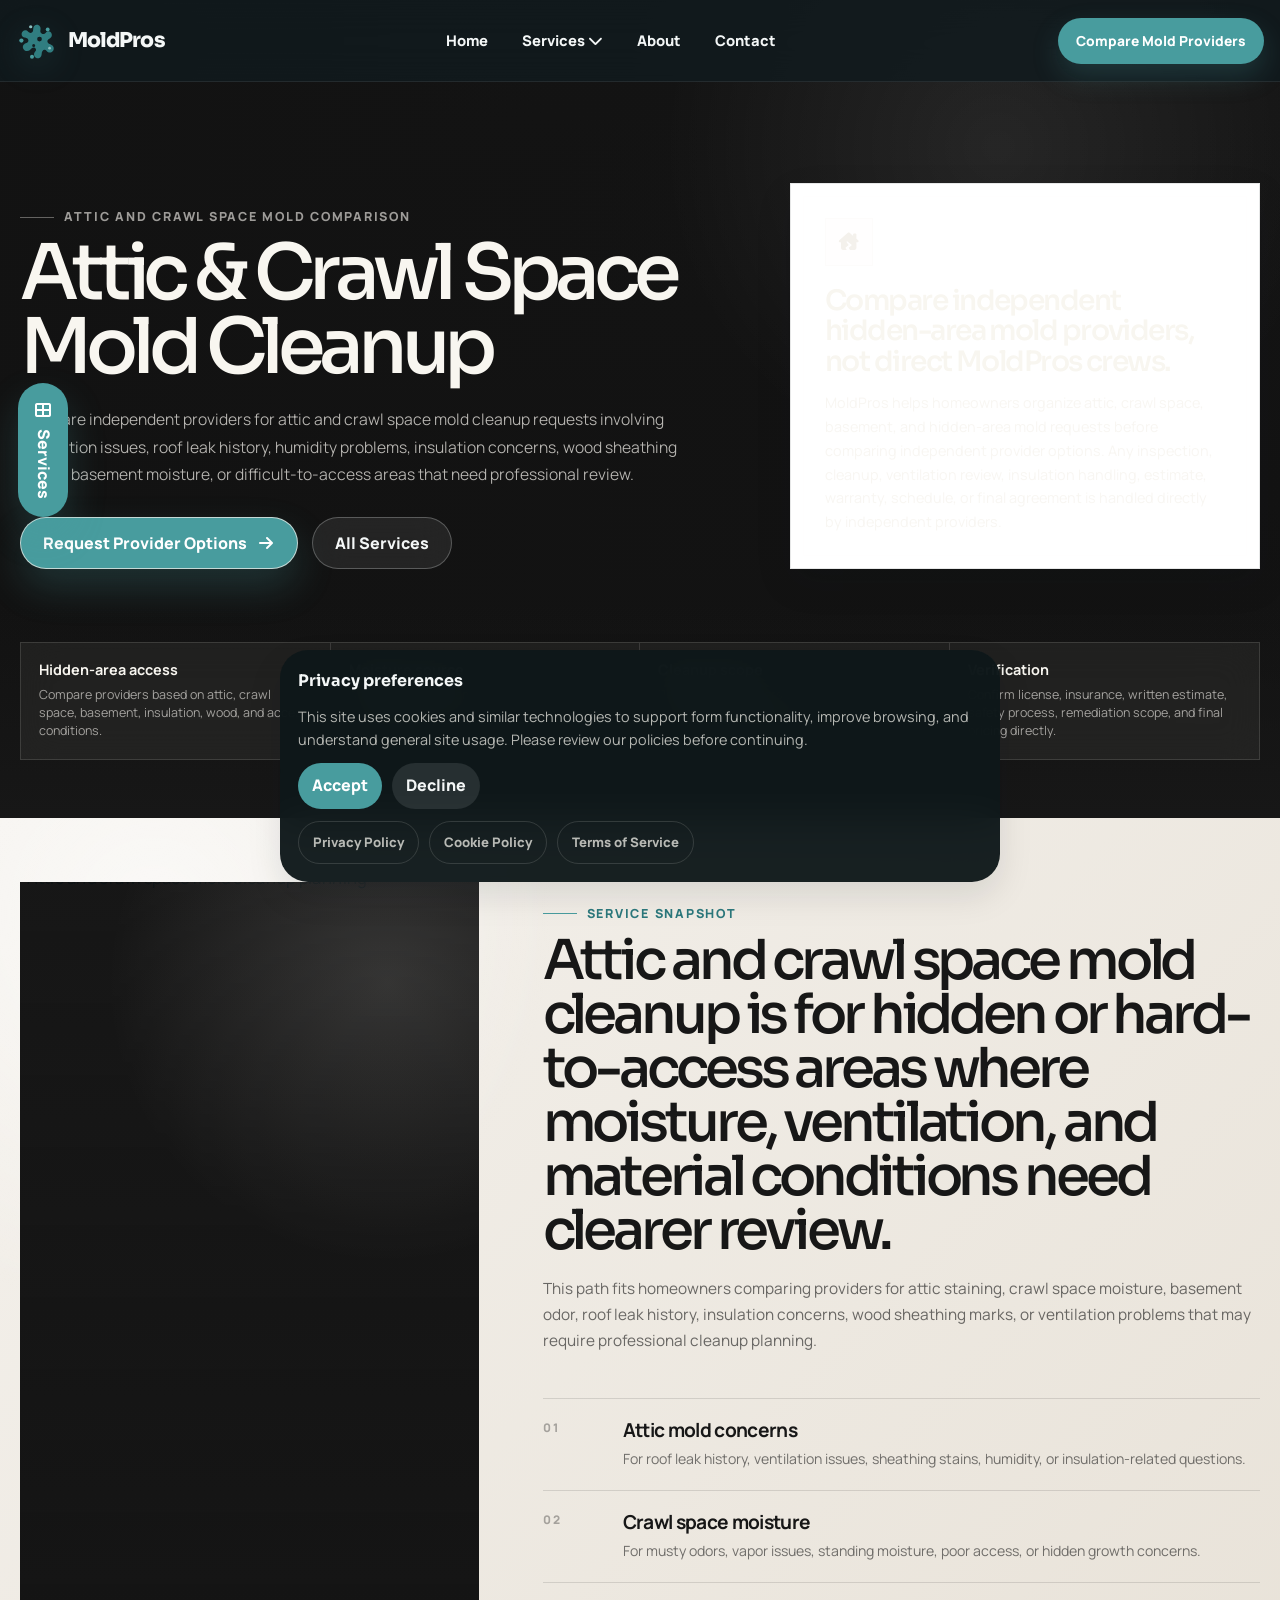
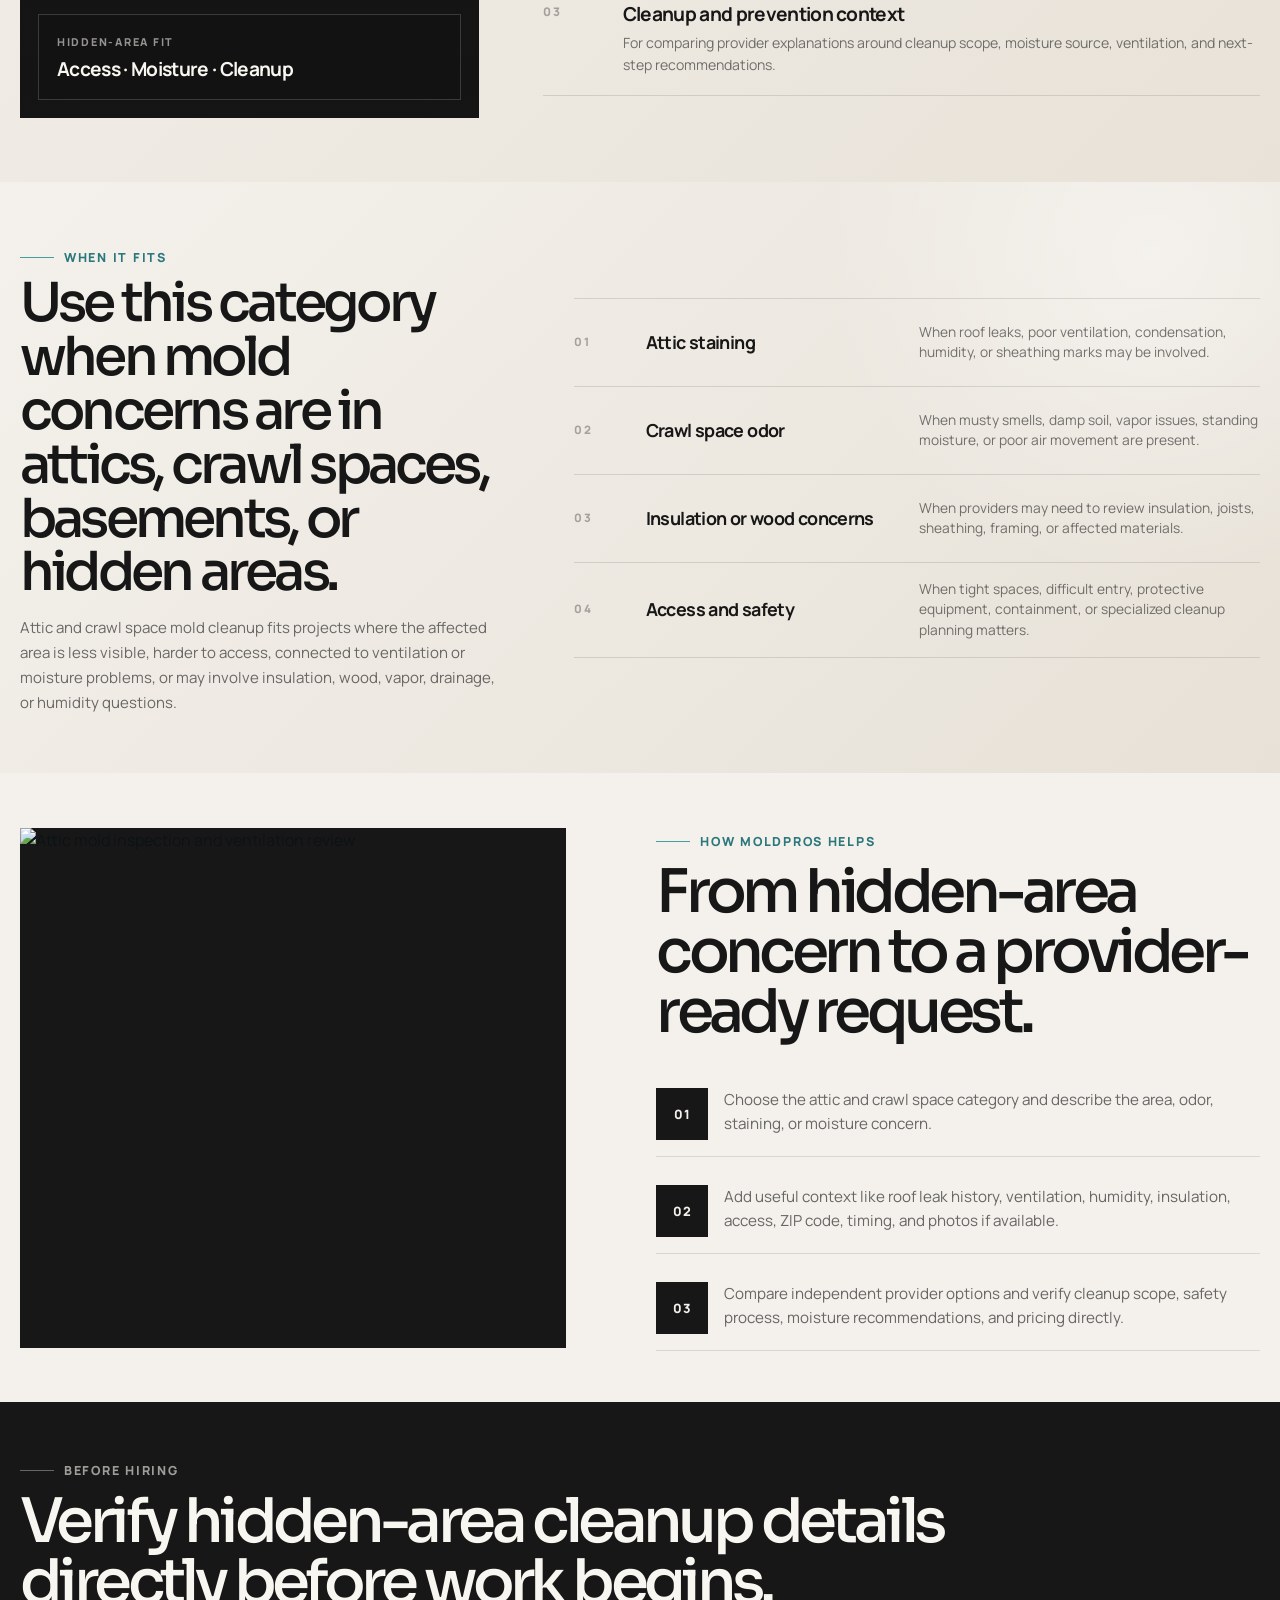
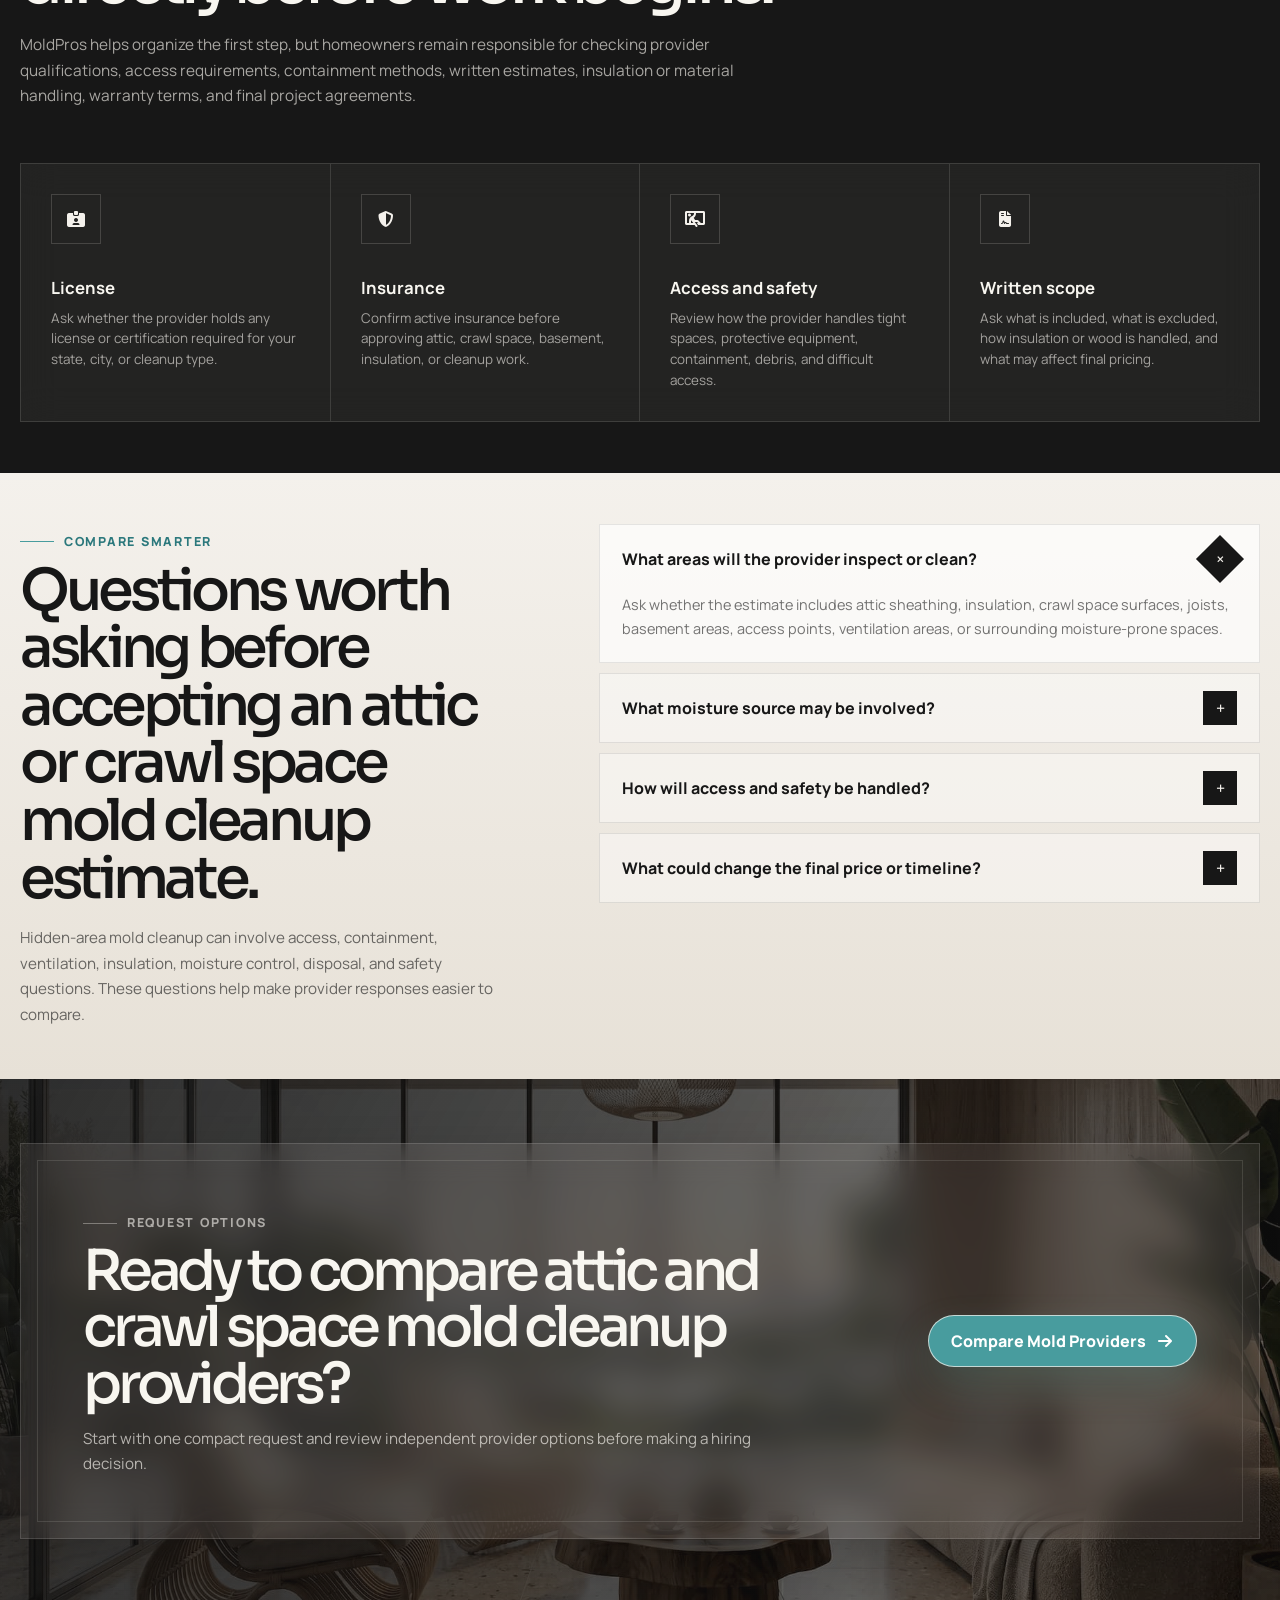
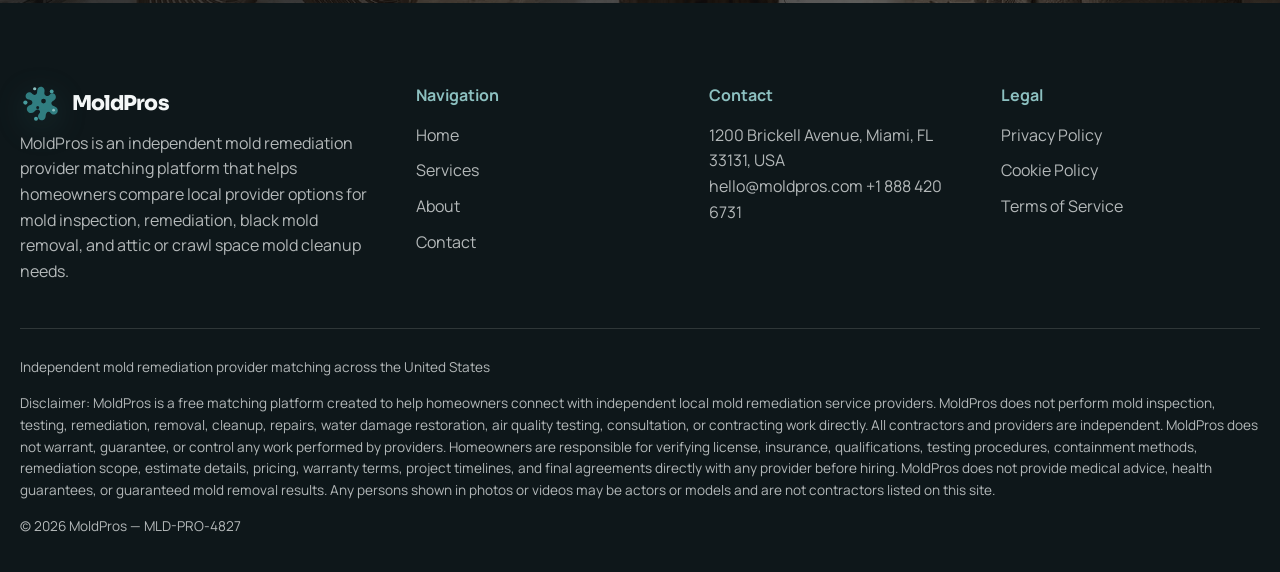
==== attic-crawl-space-mold.html @ 075dcc9c "Add MoldPros website" ====
<!DOCTYPE html>
<html lang="en" data-service-id="attic-crawl-space-mold">

<head>
    <meta charset="UTF-8">
    <meta name="viewport" content="width=device-width, initial-scale=1.0">
    <title>Attic & Crawl Space Mold Cleanup | MoldPros</title>

    <meta name="description"
        content="Compare independent providers for attic and crawl space mold cleanup with MoldPros. Explore moisture, ventilation, access, cleanup scope, and provider verification before hiring.">

    <link rel="icon" href="favicon.svg" type="image/svg+xml">

    <link
        href="https://fonts.googleapis.com/css2?family=Manrope:wght@400;500;600;700;800&family=Sora:wght@500;600;700;800&display=swap"
        rel="stylesheet">

    <link rel="stylesheet" href="https://cdnjs.cloudflare.com/ajax/libs/font-awesome/6.5.0/css/all.min.css">

    <link rel="stylesheet" href="css/style.css">
    <link rel="stylesheet" href="css/service-page.css">
</head>

<body>
    <a class="skip-link" href="#main">Skip to content</a>

    <header class="site-header">
        <div class="header-inner">
            <a class="logo logo-premium-simple logo-mold-spore" href="index.html" aria-label="MoldPros home">
                <svg class="logo-icon" viewBox="0 0 64 64" fill="none" xmlns="http://www.w3.org/2000/svg"
                    aria-hidden="true">
                    <path fill-rule="evenodd" clip-rule="evenodd"
                        d="M33.2 5.8C38.1 5.8 40.1 10.2 39.1 14.2C38.5 16.7 39.3 19.1 41.5 20.3C43.6 21.5 46.1 20.5 47.7 18.6C50.8 14.8 56.5 16.6 57.3 21.5C57.8 24.7 55.9 27.2 53.3 28.2C50.6 29.3 49.5 31.9 50.8 34.4C52.1 36.8 55.1 37.2 57.5 38.6C61.4 40.8 61.6 46.9 57.4 49.4C54.4 51.2 51.2 50.2 49.1 47.8C47 45.5 43.9 45.6 42.2 48.2C40.8 50.4 41.5 53.4 40.4 55.9C38.5 60.4 32.2 60.9 29.7 56.7C28 53.8 28.8 50.7 31 48.5C32.8 46.7 32.4 43.7 29.9 42.7C26.9 41.5 24.8 43.9 22.4 46.2C19.5 49 14.4 48.6 12.1 45.1C9.5 41.1 11.8 36.8 15.8 35.6C18.7 34.7 20.4 32.7 19.7 30.2C19 27.7 16.4 27 13.8 26.5C9.2 25.6 7.4 20 10.7 16.7C13.4 14 17.2 14.6 19.5 17.2C21.2 19.1 23.9 19.7 25.8 18.1C27.9 16.3 27.2 13.7 27.7 11.2C28.2 8.2 30.2 5.8 33.2 5.8ZM37.6 25.1A3.8 3.8 0 1 0 37.6 32.7A3.8 3.8 0 1 0 37.6 25.1ZM28.3 36.8A2.4 2.4 0 1 0 28.3 41.6A2.4 2.4 0 1 0 28.3 36.8Z"
                        fill="#307D80" />

                    <circle cx="23.5" cy="9.2" r="2.6" fill="#8CC0C0" />
                    <circle cx="50.7" cy="13.5" r="3.1" fill="#489C9E" />
                    <circle cx="8.6" cy="31.2" r="3.4" fill="#489C9E" />
                    <circle cx="53.7" cy="43.5" r="2.2" fill="#8CC0C0" />
                    <circle cx="25.6" cy="57.1" r="3.2" fill="#489C9E" />
                </svg>

                <span class="logo-text">MoldPros</span>
            </a>

            <nav class="desktop-nav" aria-label="Main navigation">
                <a href="index.html">Home</a>

                <div class="nav-dropdown">
                    <button class="nav-dropdown-toggle" type="button" aria-expanded="false">
                        Services <i class="fa-solid fa-chevron-down"></i>
                    </button>
                    <div class="services-dropdown" data-services-dropdown></div>
                </div>

                <a href="about.html">About</a>
                <a href="contact.html">Contact</a>
            </nav>

            <div class="header-actions">
                <a class="btn btn-primary" href="tel:+18884206731" data-phone>Compare Mold Providers</a>

                <button class="mobile-menu-toggle" type="button" data-menu-toggle aria-label="Open menu"
                    aria-expanded="false">
                    <i class="fa-solid fa-bars"></i>
                </button>
            </div>
        </div>
    </header>

    <div class="mobile-menu" data-mobile-menu aria-hidden="true">
        <div class="mobile-menu-inner">
            <nav class="mobile-nav" aria-label="Mobile navigation">
                <a href="index.html">Home</a>

                <button class="mobile-services-toggle" type="button" data-mobile-services-toggle aria-expanded="false">
                    Services <i class="fa-solid fa-plus"></i>
                </button>

                <div class="mobile-services-list" data-mobile-services-list></div>

                <a href="about.html">About</a>
                <a href="contact.html">Contact</a>
            </nav>

            <div class="mobile-contact">
                <a href="tel:+18884206731" data-phone-number>+1 888 420 6731</a>
                <a href="mailto:hello@moldpros.com" data-email-link data-email>hello@moldpros.com</a>
                <span data-address>1200 Brickell Avenue, Miami, FL 33131, USA</span>
            </div>
        </div>
    </div>

    <a class="sticky-service-btn" href="services.html">
        <i class="fa-solid fa-table-cells-large"></i>
        Services
    </a>

    <main id="main">

        <section class="service-hero">
            <div class="service-hero-bg">
                <img src="images/services/attic-crawl-space-mold.jpg"
                    alt="Attic and crawl space mold cleanup provider reviewing hidden moisture concerns">
            </div>

            <div class="service-hero-overlay"></div>

            <div class="container service-hero-grid">
                <div class="service-hero-copy reveal-up">
                    <span class="eyebrow">Attic and crawl space mold comparison</span>

                    <h1>Attic & Crawl Space Mold Cleanup</h1>

                    <p class="lead">
                        Compare independent providers for attic and crawl space mold cleanup requests involving
                        ventilation issues, roof leak history, humidity problems, insulation concerns, wood sheathing
                        stains, basement moisture, or difficult-to-access areas that need professional review.
                    </p>

                    <div class="service-hero-actions">
                        <a class="btn btn-primary" href="contact.html?service=attic-crawl-space-mold">
                            Request Provider Options
                            <i class="fa-solid fa-arrow-right"></i>
                        </a>

                        <a class="btn btn-ghost" href="services.html">
                            All Services
                        </a>
                    </div>
                </div>

                <div class="service-hero-card premium-card reveal-up">
                    <i class="fa-solid fa-house-chimney-crack"></i>
                    <h2>Compare independent hidden-area mold providers, not direct MoldPros crews.</h2>
                    <p>
                        MoldPros helps homeowners organize attic, crawl space, basement, and hidden-area mold requests
                        before comparing independent provider options. Any inspection, cleanup, ventilation review,
                        insulation handling, estimate, warranty, schedule, or final agreement is handled directly by
                        independent providers.
                    </p>
                </div>

                <div class="service-hero-rail reveal-up" aria-label="Attic and crawl space mold comparison highlights">
                    <div class="rail-item">
                        <strong>Hidden-area access</strong>
                        <span>Compare providers based on attic, crawl space, basement, insulation, wood, and access
                            conditions.</span>
                    </div>

                    <div class="rail-item">
                        <strong>Moisture source</strong>
                        <span>Ask about ventilation, roof leak history, humidity, vapor issues, plumbing leaks, or
                            drainage concerns.</span>
                    </div>

                    <div class="rail-item">
                        <strong>Cleanup scope</strong>
                        <span>Review how providers explain affected materials, cleaning methods, containment, disposal,
                            and exclusions.</span>
                    </div>

                    <div class="rail-item">
                        <strong>Verification</strong>
                        <span>Confirm license, insurance, written estimate, safety process, remediation scope, and final
                            pricing directly.</span>
                    </div>
                </div>
            </div>
        </section>

        <section class="service-snapshot service-snapshot--custom section">
            <div class="container service-snapshot-editorial">
                <div class="service-snapshot-media reveal-up">
                    <img src="images/service-pages/attic-crawl-space-mold-snapshot.jpg"
                        alt="Attic and crawl space mold cleanup planning">

                    <div class="snapshot-media-badge">
                        <span>Hidden-area fit</span>
                        <strong>Access · Moisture · Cleanup</strong>
                    </div>
                </div>

                <div class="service-snapshot-content reveal-up">
                    <span class="eyebrow">Service snapshot</span>

                    <h2>
                        Attic and crawl space mold cleanup is for hidden or hard-to-access areas where moisture,
                        ventilation, and material conditions need clearer review.
                    </h2>

                    <p>
                        This path fits homeowners comparing providers for attic staining, crawl space moisture,
                        basement odor, roof leak history, insulation concerns, wood sheathing marks, or ventilation
                        problems that may require professional cleanup planning.
                    </p>

                    <div class="snapshot-line-list">
                        <article>
                            <span>01</span>
                            <div>
                                <strong>Attic mold concerns</strong>
                                <p>For roof leak history, ventilation issues, sheathing stains, humidity, or
                                    insulation-related questions.</p>
                            </div>
                        </article>

                        <article>
                            <span>02</span>
                            <div>
                                <strong>Crawl space moisture</strong>
                                <p>For musty odors, vapor issues, standing moisture, poor access, or hidden growth
                                    concerns.</p>
                            </div>
                        </article>

                        <article>
                            <span>03</span>
                            <div>
                                <strong>Cleanup and prevention context</strong>
                                <p>For comparing provider explanations around cleanup scope, moisture source,
                                    ventilation, and next-step recommendations.</p>
                            </div>
                        </article>
                    </div>
                </div>
            </div>
        </section>

        <section class="service-fit service-fit--compact section">
            <div class="container service-fit-compact-grid">
                <div class="service-fit-compact-copy reveal-up">
                    <span class="eyebrow">When it fits</span>

                    <h2>Use this category when mold concerns are in attics, crawl spaces, basements, or hidden areas.
                    </h2>

                    <p>
                        Attic and crawl space mold cleanup fits projects where the affected area is less visible,
                        harder to access, connected to ventilation or moisture problems, or may involve insulation,
                        wood, vapor, drainage, or humidity questions.
                    </p>
                </div>

                <div class="service-fit-compact-list reveal-up">
                    <article>
                        <span>01</span>
                        <strong>Attic staining</strong>
                        <p>When roof leaks, poor ventilation, condensation, humidity, or sheathing marks may be
                            involved.</p>
                    </article>

                    <article>
                        <span>02</span>
                        <strong>Crawl space odor</strong>
                        <p>When musty smells, damp soil, vapor issues, standing moisture, or poor air movement are
                            present.</p>
                    </article>

                    <article>
                        <span>03</span>
                        <strong>Insulation or wood concerns</strong>
                        <p>When providers may need to review insulation, joists, sheathing, framing, or affected
                            materials.</p>
                    </article>

                    <article>
                        <span>04</span>
                        <strong>Access and safety</strong>
                        <p>When tight spaces, difficult entry, protective equipment, containment, or specialized cleanup
                            planning matters.</p>
                    </article>
                </div>
            </div>
        </section>

        <section class="service-split section">
            <div class="container service-split-grid">
                <div class="service-split-image reveal-up">
                    <img src="images/home/slider-attic-mold.jpg" alt="Attic mold inspection and ventilation review">
                </div>

                <div class="service-split-copy reveal-up">
                    <span class="eyebrow">How MoldPros helps</span>
                    <h2>From hidden-area concern to a provider-ready request.</h2>

                    <div class="split-steps">
                        <div>
                            <strong>01</strong>
                            <p>Choose the attic and crawl space category and describe the area, odor, staining, or
                                moisture concern.</p>
                        </div>

                        <div>
                            <strong>02</strong>
                            <p>Add useful context like roof leak history, ventilation, humidity, insulation, access, ZIP
                                code, timing, and photos if available.</p>
                        </div>

                        <div>
                            <strong>03</strong>
                            <p>Compare independent provider options and verify cleanup scope, safety process, moisture
                                recommendations, and pricing directly.</p>
                        </div>
                    </div>
                </div>
            </div>
        </section>

        <section class="service-verify section">
            <div class="container service-verify-shell">
                <div class="service-verify-head reveal-up">
                    <span class="eyebrow">Before hiring</span>
                    <h2>Verify hidden-area cleanup details directly before work begins.</h2>
                    <p>
                        MoldPros helps organize the first step, but homeowners remain responsible for checking
                        provider qualifications, access requirements, containment methods, written estimates,
                        insulation or material handling, warranty terms, and final project agreements.
                    </p>
                </div>

                <div class="service-verify-grid reveal-up">
                    <article>
                        <i class="fa-solid fa-id-card-clip"></i>
                        <strong>License</strong>
                        <p>Ask whether the provider holds any license or certification required for your state, city, or
                            cleanup type.</p>
                    </article>

                    <article>
                        <i class="fa-solid fa-shield-halved"></i>
                        <strong>Insurance</strong>
                        <p>Confirm active insurance before approving attic, crawl space, basement, insulation, or
                            cleanup work.</p>
                    </article>

                    <article>
                        <i class="fa-solid fa-person-through-window"></i>
                        <strong>Access and safety</strong>
                        <p>Review how the provider handles tight spaces, protective equipment, containment, debris, and
                            difficult access.</p>
                    </article>

                    <article>
                        <i class="fa-solid fa-file-contract"></i>
                        <strong>Written scope</strong>
                        <p>Ask what is included, what is excluded, how insulation or wood is handled, and what may
                            affect final pricing.</p>
                    </article>
                </div>
            </div>
        </section>

        <section class="service-questions section">
            <div class="container service-questions-grid">
                <div class="service-questions-copy reveal-up">
                    <span class="eyebrow">Compare smarter</span>
                    <h2>Questions worth asking before accepting an attic or crawl space mold cleanup estimate.</h2>
                    <p>
                        Hidden-area mold cleanup can involve access, containment, ventilation, insulation, moisture
                        control, disposal, and safety questions. These questions help make provider responses easier
                        to compare.
                    </p>
                </div>

                <div class="service-question-list reveal-up">
                    <details open>
                        <summary>What areas will the provider inspect or clean?</summary>
                        <p>
                            Ask whether the estimate includes attic sheathing, insulation, crawl space surfaces,
                            joists, basement areas, access points, ventilation areas, or surrounding moisture-prone
                            spaces.
                        </p>
                    </details>

                    <details>
                        <summary>What moisture source may be involved?</summary>
                        <p>
                            Ask whether roof leaks, condensation, humidity, ventilation, drainage, vapor barriers,
                            plumbing leaks, or standing water may be contributing to the issue.
                        </p>
                    </details>

                    <details>
                        <summary>How will access and safety be handled?</summary>
                        <p>
                            Confirm how the provider enters tight spaces, protects surrounding rooms, handles debris,
                            uses protective equipment, and manages containment or cleanup boundaries.
                        </p>
                    </details>

                    <details>
                        <summary>What could change the final price or timeline?</summary>
                        <p>
                            Confirm how difficult access, extra insulation handling, larger affected areas, hidden
                            moisture, additional disposal, emergency timing, or expanded scope would be priced and
                            approved.
                        </p>
                    </details>
                </div>
            </div>
        </section>

        <section class="service-cta section">
            <div class="container">
                <div class="service-cta-card reveal-up">
                    <div>
                        <span class="eyebrow">Request options</span>
                        <h2>Ready to compare attic and crawl space mold cleanup providers?</h2>
                        <p>
                            Start with one compact request and review independent provider options before making
                            a hiring decision.
                        </p>
                    </div>

                    <a class="btn btn-primary" href="contact.html?service=attic-crawl-space-mold">
                        Compare Mold Providers
                        <i class="fa-solid fa-arrow-right"></i>
                    </a>
                </div>
            </div>
        </section>
    </main>

    <footer class="site-footer"></footer>

    <script type="application/ld+json">
    {
        "@context": "https://schema.org",
        "@type": "FAQPage",
        "mainEntity": [
            {
                "@type": "Question",
                "name": "Is MoldPros an attic or crawl space mold cleanup company?",
                "acceptedAnswer": {
                    "@type": "Answer",
                    "text": "No. MoldPros is an independent matching platform. We do not perform mold inspection, testing, remediation, cleanup, removal, restoration, insulation work, consultation, or contracting work directly."
                }
            },
            {
                "@type": "Question",
                "name": "What should I include in an attic or crawl space mold request?",
                "acceptedAnswer": {
                    "@type": "Answer",
                    "text": "Helpful details include the affected area, musty odor, visible staining, roof leak history, ventilation concerns, crawl space moisture, insulation concerns, property type, ZIP code, timing, and access details."
                }
            },
            {
                "@type": "Question",
                "name": "What affects attic or crawl space mold cleanup pricing?",
                "acceptedAnswer": {
                    "@type": "Answer",
                    "text": "Pricing may depend on access difficulty, affected area size, insulation handling, wood or sheathing condition, containment needs, moisture source, disposal, ventilation issues, emergency timing, and provider scope."
                }
            },
            {
                "@type": "Question",
                "name": "What should I verify before hiring a hidden-area mold cleanup provider?",
                "acceptedAnswer": {
                    "@type": "Answer",
                    "text": "Confirm license or certification where applicable, insurance, written estimate, access requirements, cleanup scope, containment method, insulation or material handling, exclusions, warranty terms, timeline, payment terms, and final pricing directly with the provider."
                }
            }
        ]
    }
    </script>

    <script src="js/config.js"></script>
    <script src="js/services-data.js"></script>
    <script src="js/main.js"></script>
    <script src="js/service-page.js"></script>
</body>

</html>
---- css/style.css ----
@import url("home.css");
@import url("services.css");
@import url("about.css");
@import url("contact.css");
@import url("service-page.css");
@import url("legal.css");




:root {
    /* =========================
       MoldPros core palette
    ========================= */
    --color-bg: #F4F4F4;
    --color-bg-soft: #E8E9EB;

    --color-dark: #111B1E;
    --color-dark-2: #0E171A;

    --color-accent: #489C9E;
    --color-accent-dark: #307D80;

    --color-line: rgba(16, 23, 25, 0.12);
    --color-white: #F4F7F7;
    --color-muted: #657174;

    --color-bg-deep: #0E171A;
    --color-bg-dark: #111B1E;
    --color-bg-header: #151F22;
    --color-bg-hero: #192527;
    --color-bg-hero-soft: #273233;

    --color-bg-light: #F4F4F4;
    --color-bg-light-cool: #E8E9EB;
    --color-bg-card: #FFFFFF;
    --color-bg-aqua-soft: #DDEBEB;

    --color-text: #101719;
    --color-text-soft: #2B3436;
    --color-text-muted: #657174;
    --color-text-light: #F4F7F7;
    --color-text-light-muted: #B9C5C7;

    --color-accent-hover: #3D9496;
    --color-accent-strong: #307D80;
    --color-accent-deep: #2B787C;
    --color-accent-light: #8CC0C0;
    --color-accent-soft: #DDEBEB;

    --color-border-dark: rgba(244, 247, 247, 0.12);
    --color-border-light: rgba(16, 23, 25, 0.12);
    --color-border-aqua: rgba(72, 156, 158, 0.32);

    --shadow-soft: 0 18px 50px rgba(14, 23, 26, 0.14);
    --shadow-card: 0 14px 34px rgba(14, 23, 26, 0.10);
    --shadow-aqua: 0 18px 38px rgba(72, 156, 158, 0.24);

    --font-main: "Manrope", system-ui, sans-serif;
    --font-display: "Sora", system-ui, sans-serif;

    --container: 1440px;
    --header-height: 82px;

    --radius-sm: 10px;
    --radius-md: 16px;
    --radius-lg: 24px;
    --radius-xl: 32px;

    --transition: 0.35s ease;
}


*,
*::before,
*::after {
    box-sizing: border-box;
}

html {
    scroll-behavior: smooth;
    overflow-x: hidden;
    scroll-padding-top: calc(var(--header-height) + 12px);
}

body {
    margin: 0;
    min-width: 320px;
    overflow-x: hidden;
    background:
        radial-gradient(circle at 15% 5%, rgba(255, 255, 255, 0.35), transparent 28%),
        linear-gradient(135deg, var(--color-bg), var(--color-bg-soft));
    color: var(--color-text, #18191c);
    font-family: var(--font-main);
    font-size: 16px;
    line-height: 1.6;
}

img,
picture,
video,
canvas,
svg {
    max-width: 100%;
    display: block;
}

img {
    object-fit: cover;
}

a {
    color: inherit;
    text-decoration: none;
}

button,
input,
textarea,
select {
    font: inherit;
}

button {
    border: 0;
    cursor: pointer;
}

ul,
ol {
    padding: 0;
    margin: 0;
    list-style: none;
}

h1,
h2,
h3,
h4,
p {
    margin: 0;
}



.skip-link {
    position: fixed;
    top: 14px;
    left: 14px;
    z-index: 9999;
    transform: translateY(-140%);
    padding: 12px 18px;
    background: var(--color-dark);
    color: var(--color-white);
    border-radius: 999px;
    transition: var(--transition);
}

.skip-link:focus {
    transform: translateY(0);
}

:focus-visible {
    outline: 3px solid var(--color-accent);
    outline-offset: 4px;
}



.container {
    width: min(100% - 40px, var(--container));
    margin-inline: auto;
}

.section {
    position: relative;
    padding: clamp(35px, 4vw, 65px) 0;
}

.section-header {
    max-width: 760px;
    margin-bottom: clamp(16px, 2.5vw, 32px);
}

.section-header__main {
    min-width: 0;
}

@media (min-width: 1100px) {
    .section-header {
        max-width: none;
        display: flex;
        flex-wrap: wrap;
        align-items: flex-end;
        justify-content: space-between;
        column-gap: clamp(24px, 4vw, 84px);
        row-gap: 16px;
    }

    .section-header__main {
        flex: 1 1 520px;
    }

    .section-header .lead {
        flex: 0 1 540px;
        margin-top: 0;
        max-width: 540px;
        min-width: 0;
    }
}

.eyebrow {
    display: inline-flex;
    align-items: center;
    gap: 10px;
    margin-bottom: 10px;
    color: var(--color-dark);
    font-size: 0.78rem;
    font-weight: 800;
    letter-spacing: 0.14em;
    text-transform: uppercase;
}

.eyebrow::before {
    content: "";
    width: 34px;
    height: 1px;
    background: var(--color-accent);
}

h1,
h2,
h3 {
    font-family: var(--font-display);
    color: var(--color-dark-2);
    line-height: 1.05;
    letter-spacing: -0.05em;
}

h1 {
    font-size: clamp(3.1rem, 8vw, 8.5rem);
}

h2 {
    font-size: clamp(2.2rem, 5vw, 5.6rem);
}

h3 {
    font-size: clamp(1.35rem, 2vw, 2.2rem);
}

.lead {
    max-width: 680px;
    margin-top: 12px;
    color: var(--color-muted);
    font-size: clamp(1rem, 1.3vw, 1.18rem);
}



.btn {
    display: inline-flex;
    align-items: center;
    justify-content: center;
    gap: 10px;
    min-height: 52px;
    padding: 14px 22px;
    border-radius: 999px;
    font-weight: 800;
    line-height: 1;
    transition: transform var(--transition), box-shadow var(--transition), background var(--transition);
}

.btn-primary {
    background: var(--color-dark);
    color: var(--color-white);
    box-shadow: 0 14px 34px rgba(24, 25, 28, 0.22);
}

.btn-primary:hover {
    transform: translateY(-3px);
    background: #000;
    box-shadow: 0 22px 50px rgba(24, 25, 28, 0.3);
}

.btn-accent {
    background: var(--color-accent);
    color: var(--color-dark);
}

.btn-accent:hover {
    transform: translateY(-3px);
    background: var(--color-accent-dark);
}

.btn-ghost {
    border: 1px solid rgba(24, 25, 28, 0.18);
    background: rgba(247, 245, 239, 0.42);
    color: var(--color-dark);
    backdrop-filter: blur(18px);
}

.btn-ghost:hover {
    transform: translateY(-3px);
    border-color: var(--color-dark);
}



.site-header {
    position: fixed;
    top: 0;
    left: 0;
    right: 0;
    z-index: 1000;
    height: var(--header-height);
    background: rgba(209, 207, 199, 0.78);
    backdrop-filter: blur(22px);
    border-bottom: 1px solid rgba(24, 25, 28, 0.12);
}

.header-inner {
    width: min(100% - 32px, var(--container));
    height: 100%;
    margin-inline: auto;
    display: flex;
    align-items: center;
    justify-content: space-between;
    gap: 24px;
}

.logo {
    display: inline-flex;
    align-items: center;
    gap: 12px;
    font-family: var(--font-display);
    font-size: 1.35rem;
    font-weight: 900;
    letter-spacing: -0.05em;
}

.logo-mark {
    position: relative;
    width: 42px;
    height: 42px;
    border: 1px solid var(--color-dark);
    border-radius: 14px;
}

.logo-mark::before,
.logo-mark::after {
    content: "";
    position: absolute;
    background: var(--color-accent);
}

.logo-mark.has-image::before,
.logo-mark.has-image::after {
    display: none;
}

.logo-mark::before {
    left: 50%;
    top: 7px;
    width: 1px;
    height: 26px;
}

.logo-mark::after {
    top: 50%;
    left: 7px;
    width: 26px;
    height: 1px;
}

.desktop-nav {
    display: flex;
    align-items: center;
    gap: 6px;
}

.desktop-nav a,
.nav-dropdown-toggle {
    padding: 12px 14px;
    border-radius: 999px;
    color: var(--color-dark);
    font-size: 0.92rem;
    font-weight: 800;
    background: transparent;
    transition: var(--transition);
}

.desktop-nav a:hover,
.nav-dropdown-toggle:hover {
    background: rgba(247, 245, 239, 0.55);
}

.header-actions {
    display: flex;
    align-items: center;
    gap: 12px;
}

.mobile-menu-toggle {
    display: none;
    width: 48px;
    height: 48px;
    border-radius: 50%;
    background: var(--color-dark);
    color: var(--color-white);
}



.nav-dropdown {
    position: relative;
}

.services-dropdown {
    position: absolute;
    top: calc(100% + 18px);
    left: 0;
    width: 330px;
    padding: 12px;
    border: 1px solid rgba(24, 25, 28, 0.12);
    border-radius: 28px;
    background: rgba(247, 245, 239, 0.92);
    box-shadow: var(--shadow-soft);
    backdrop-filter: blur(22px);
    opacity: 0;
    visibility: hidden;
    transform: translateY(14px);
    transition: var(--transition);
}

.nav-dropdown:hover .services-dropdown,
.nav-dropdown.is-open .services-dropdown {
    opacity: 1;
    visibility: visible;
    transform: translateY(0);
}

.services-dropdown a {
    display: flex;
    align-items: center;
    gap: 12px;
    padding: 14px;
    border-radius: 18px;
}

.services-dropdown a:hover {
    background: rgba(194, 162, 127, 0.18);
}



.mobile-menu {
    position: fixed;
    inset: 0;
    z-index: 999;
    display: grid;
    align-items: center;
    padding: 100px 22px 28px;
    background:
        radial-gradient(circle at top right, rgba(194, 162, 127, 0.25), transparent 30%),
        var(--color-dark);
    color: var(--color-white);
    transform: translateX(100%);
    transition: transform 0.55s cubic-bezier(.19, 1, .22, 1);
}

.mobile-menu.is-open {
    transform: translateX(0);
}

.mobile-menu-inner {
    width: min(100%, 760px);
    margin-inline: auto;
}

.mobile-nav {
    display: grid;
    gap: 12px;
}

.mobile-nav a,
.mobile-services-toggle {
    display: flex;
    justify-content: space-between;
    align-items: center;
    padding: 18px 0;
    border-bottom: 1px solid rgba(247, 245, 239, 0.14);
    color: var(--color-white);
    font-family: var(--font-display);
    font-size: clamp(1.7rem, 8vw, 4rem);
    font-weight: 800;
    letter-spacing: -0.05em;
    background: transparent;
}

.mobile-services-list {
    display: none;
    gap: 10px;
    padding: 18px 0;
}

.mobile-services-list.is-open {
    display: grid;
}

.mobile-services-list a {
    font-family: var(--font-main);
    font-size: 1rem;
    letter-spacing: 0;
    padding: 12px 16px;
    border: 1px solid rgba(247, 245, 239, 0.14);
    border-radius: 999px;
}

.mobile-contact {
    margin-top: 34px;
    display: grid;
    gap: 12px;
    color: rgba(247, 245, 239, 0.78);
}



.sticky-service-btn {
    position: fixed;
    left: 18px;
    top: 50%;
    z-index: 800;
    transform: translateY(-50%);
    writing-mode: vertical-rl;
    display: inline-flex;
    align-items: center;
    gap: 10px;
    padding: 18px 12px;
    border-radius: 999px;
    background: var(--color-dark);
    color: var(--color-white);
    box-shadow: var(--shadow-card);
    font-weight: 800;
    transition: var(--transition);
}

.sticky-service-btn:hover {
    background: var(--color-accent);
    color: var(--color-dark);
}



.premium-card {
    position: relative;
    overflow: hidden;
    border: 1px solid rgba(24, 25, 28, 0.12);
    border-radius: var(--radius-lg);
    background: rgba(247, 245, 239, 0.48);
    box-shadow: var(--shadow-soft);
    backdrop-filter: blur(18px);
}

.image-card {
    position: relative;
    min-height: 420px;
    overflow: hidden;
    border-radius: var(--radius-lg);
    color: var(--color-white);
    isolation: isolate;
}

.image-card img {
    position: absolute;
    inset: 0;
    width: 100%;
    height: 100%;
    transition: transform 0.8s ease;
    z-index: -2;
}

.image-card::after {
    content: "";
    position: absolute;
    inset: 0;
    z-index: -1;
    background: linear-gradient(180deg, rgba(24, 25, 28, 0.1), rgba(24, 25, 28, 0.78));
}

.image-card:hover img {
    transform: scale(1.08);
}

.image-card-content {
    position: absolute;
    inset: auto 24px 24px;
    display: grid;
    gap: 12px;
}



.form-card {
    max-width: 560px;
    padding: clamp(22px, 4vw, 36px);
    border-radius: var(--radius-lg);
    background: rgba(247, 245, 239, 0.72);
    border: 1px solid rgba(24, 25, 28, 0.12);
    box-shadow: var(--shadow-soft);
}

.form-grid {
    display: grid;
    gap: 14px;
}

.form-field {
    position: relative;
}

.form-field input,
.form-field textarea,
.form-field select {
    width: 100%;
    min-height: 54px;
    padding: 15px 44px 15px 16px;
    border: 1px solid rgba(24, 25, 28, 0.16);
    border-radius: 18px;
    background: rgba(255, 255, 255, 0.42);
    color: var(--color-dark);
    resize: none;
    transition: var(--transition);
}

.form-field textarea {
    min-height: 110px;
}

.form-field input:focus,
.form-field textarea:focus,
.form-field select:focus {
    border-color: var(--color-accent);
    background: rgba(255, 255, 255, 0.7);
}

.form-field .field-check {
    position: absolute;
    right: 16px;
    top: 17px;
    width: 20px;
    height: 20px;
    border-radius: 50%;
    background: var(--color-accent);
    opacity: 0;
    transform: scale(0.6);
    transition: var(--transition);
}

.form-field input:valid+.field-check,
.form-field textarea:valid+.field-check {
    opacity: 1;
    transform: scale(1);
}



.site-footer {
    position: relative;
    overflow: hidden;
    background: var(--color-dark);
    color: var(--color-white);
    padding: 80px 0 34px;
}

.footer-container {
    width: min(100% - 40px, var(--container));
    margin-inline: auto;
}

.footer-top {
    display: grid;
    grid-template-columns: 1.4fr repeat(3, 1fr);
    gap: 34px;
    padding-bottom: 44px;
    border-bottom: 1px solid rgba(247, 245, 239, 0.14);
}

.footer-brand h3 {
    color: var(--color-white);
    margin-bottom: 14px;
}

.footer-brand p,
.footer-bottom,
.footer-contact p,
.footer-contact a,
.footer-nav a,
.footer-legal a {
    color: rgba(247, 245, 239, 0.72);
}

.footer-socials {
    display: flex;
    gap: 12px;
    margin-top: 18px;
}

.footer-socials a {
    width: 38px;
    height: 38px;
    display: grid;
    place-items: center;
    border-radius: 999px;
    border: 1px solid rgba(247, 245, 239, 0.18);
    color: rgba(247, 245, 239, 0.72);
    transition: var(--transition);
}

.footer-socials a:hover {
    border-color: rgba(247, 245, 239, 0.35);
    color: var(--color-white);
    transform: translateY(-1px);
}

.site-footer h4 {
    margin-bottom: 14px;
    color: var(--color-accent);
}

.site-footer li+li {
    margin-top: 10px;
}

.site-footer a:hover {
    color: var(--color-white);
}

.footer-bottom {
    display: grid;
    gap: 14px;
    padding-top: 28px;
    font-size: 0.85rem;
}



.cookie-banner {
    position: fixed;
    left: 50%;
    bottom: 18px;
    z-index: 2000;
    width: min(720px, calc(100% - 28px));
    transform: translateX(-50%);
    padding: 18px;
    border-radius: 28px;
    background: rgba(30, 31, 34, 0.94);
    color: var(--color-white);
    box-shadow: var(--shadow-card);
    backdrop-filter: blur(20px);
}

.cookie-content {
    display: grid;
    gap: 12px;
}

.cookie-content h4 {
    color: var(--color-white);
    font-family: var(--font-display);
}

.cookie-content p {
    color: rgba(247, 245, 239, 0.72);
    font-size: 0.9rem;
}

.cookie-actions,
.cookie-links {
    display: flex;
    flex-wrap: wrap;
    gap: 10px;
}

.cookie-actions button,
.cookie-links a {
    padding: 10px 14px;
    border-radius: 999px;
    font-weight: 800;
}

.btn-accept {
    background: var(--color-accent);
    color: var(--color-dark);
}

.btn-decline {
    background: rgba(247, 245, 239, 0.1);
    color: var(--color-white);
}

.cookie-links a {
    border: 1px solid rgba(247, 245, 239, 0.14);
    color: rgba(247, 245, 239, 0.72);
    font-size: 0.82rem;
}



.reveal-up {
    opacity: 1;
    transform: none;
}

.reveal-ready .reveal-up {
    opacity: 0;
    transform: translateY(28px);
    transition: 0.7s ease;
}

.reveal-ready .reveal-up.is-visible {
    opacity: 1;
    transform: translateY(0);
}

.hover-line {
    position: relative;
}

.hover-line::after {
    content: "";
    position: absolute;
    left: 0;
    bottom: -4px;
    width: 0;
    height: 1px;
    background: var(--color-accent);
    transition: var(--transition);
}

.hover-line:hover::after {
    width: 100%;
}



@media (max-width: 1100px) {
    .desktop-nav {
        display: none;
    }

    .mobile-menu-toggle {
        display: inline-grid;
        place-items: center;
    }

    .header-actions .btn-primary {
        min-height: 46px;
        padding: 12px 16px;
        font-size: 0.85rem;
    }

    .footer-top {
        grid-template-columns: 1fr 1fr;
    }
}

@media (max-width: 760px) {
    :root {
        --header-height: 74px;
    }

    .container,
    .footer-container {
        width: min(100% - 28px, var(--container));
    }

    .section {
        padding: 32px 0;
    }

    .header-inner {
        width: min(100% - 24px, var(--container));
    }

    .logo {
        font-size: 1.1rem;
    }

    .logo-mark {
        width: 38px;
        height: 38px;
    }

    .header-actions {
        gap: 8px;
    }

    .header-actions .btn-primary {
        max-width: 152px;
        white-space: nowrap;
        overflow: hidden;
        text-overflow: ellipsis;
    }

    .sticky-service-btn {
        left: 10px;
        padding: 14px 10px;
        font-size: 0.78rem;
    }

    .footer-top {
        grid-template-columns: 1fr;
    }

    .cookie-banner {
        bottom: 10px;
        border-radius: 22px;
    }
}

@media (max-width: 460px) {
    h1 {
        font-size: clamp(2.75rem, 17vw, 4.2rem);
    }

    .header-actions .btn-primary {
        max-width: 124px;
        padding-inline: 12px;
    }

    .mobile-nav a,
    .mobile-services-toggle {
        font-size: 2rem;
    }
}



.site-header .logo {
    display: inline-flex;
    align-items: center;
    gap: 12px;
    font-family: var(--font-display);
    font-size: 1.35rem;
    font-weight: 900;
    letter-spacing: -0.05em;
    color: var(--color-dark);
}

.site-header .logo-mark {
    position: relative;
    flex: 0 0 42px;
    width: 42px;
    height: 42px;
    border: 1px solid var(--color-dark);
    border-radius: 14px;
}

.site-header .logo-mark::before,
.site-header .logo-mark::after {
    content: "";
    position: absolute;
    display: block;
    background: var(--color-accent);
}

.site-header .logo-mark::before {
    left: 50%;
    top: 7px;
    width: 1px;
    height: 26px;
    transform: translateX(-50%);
}

.site-header .logo-mark::after {
    top: 50%;
    left: 7px;
    width: 26px;
    height: 1px;
    transform: translateY(-50%);
}



.logo-premium-simple {
    display: inline-flex;
    align-items: center;
    gap: 12px;
    font-family: var(--font-display);
    font-weight: 900;
    letter-spacing: -0.045em;
}


.logo-premium-simple .logo-icon {
    width: 38px;
    height: 38px;
    stroke: #1a1b1f;
    stroke-width: 2.4;

    border-radius: 12px;


    filter: drop-shadow(0 4px 8px rgba(0, 0, 0, 0.08));
    transition: all 0.3s ease;
}

.logo-premium-simple .logo-icon.logo-image {
    display: block;
    object-fit: contain;
    stroke: none;
}


.logo-premium-simple .logo-text {
    font-size: 1.32rem;
    color: #171b22;
    transition: 0.3s ease;
}


.logo-premium-simple:hover .logo-icon {
    stroke: #b08a5e;
    transform: translateY(-1px);
    filter: drop-shadow(0 8px 16px rgba(0, 0, 0, 0.12));
}

.logo-mold-spore .logo-icon {
    stroke: none;
    stroke-width: 0;
}

.logo-mold-spore:hover .logo-icon {
    stroke: none;
}

.logo-premium-simple:hover .logo-text {
    color: #b08a5e;
}

.services-dropdown-all {
    border-bottom: 1px solid rgba(23, 23, 23, 0.08);
    background: rgba(23, 23, 23, 0.04);
    font-weight: 800;
}

.services-dropdown-all i {
    color: #171717;
}

.mobile-services-all {
    border-bottom: 1px solid rgba(23, 23, 23, 0.1);
    background: rgba(23, 23, 23, 0.04);
    font-weight: 850;
}



.mobile-menu-toggle {
    display: none;
    width: 42px;
    height: 42px;
    place-items: center;
    border: 1px solid rgba(23, 23, 23, 0.12);
    border-radius: 999px;
    background: rgba(247, 245, 239, 0.78);
    color: #171717;
    box-shadow: 0 10px 26px rgba(17, 20, 26, 0.08);
    backdrop-filter: blur(14px);
    transition: 0.25s ease;
}

.mobile-menu-toggle:hover {
    background: #f7f5ef;
    transform: translateY(-1px);
}

.mobile-menu-toggle i {
    font-size: 0.95rem;
}

.mobile-menu-toggle.is-active {
    background: #171717;
    color: #f7f5ef;
}

.mobile-menu-toggle.is-active i::before {
    content: "\f00d";
}

.mobile-menu {
    position: fixed;
    top: calc(var(--header-height) + 10px);
    right: 14px;
    left: auto;
    z-index: 999;
    width: min(360px, calc(100vw - 28px));
    max-height: calc(100vh - var(--header-height) - 24px);
    opacity: 0;
    visibility: hidden;
    transform: translateY(-8px) scale(0.98);
    pointer-events: none;
    transition: 0.25s ease;
}

.mobile-menu.is-open {
    opacity: 1;
    visibility: visible;
    transform: translateY(0) scale(1);
    pointer-events: auto;
}

.mobile-menu-inner {
    max-height: inherit;
    overflow-y: auto;
    padding: 12px;
    border-radius: 24px;
    border: 1px solid rgba(23, 23, 23, 0.1);
    background: rgba(247, 245, 239, 0.94);
    backdrop-filter: blur(22px);
    -webkit-backdrop-filter: blur(22px);
    box-shadow: 0 24px 70px rgba(17, 20, 26, 0.18);
}

.mobile-nav {
    display: grid;
    gap: 6px;
}

.mobile-nav a,
.mobile-services-toggle {
    width: 100%;
    min-height: 44px;
    display: flex;
    align-items: center;
    justify-content: space-between;
    gap: 14px;
    padding: 0 14px;
    border-radius: 15px;
    border: 1px solid transparent;
    background: transparent;
    color: #171717;
    font-size: 0.92rem;
    font-weight: 700;
    line-height: 1;
    transition: 0.22s ease;
}

.mobile-nav a:hover,
.mobile-services-toggle:hover {
    background: rgba(23, 23, 23, 0.055);
    border-color: rgba(23, 23, 23, 0.07);
}

.mobile-services-toggle i {
    font-size: 0.78rem;
    color: rgba(23, 23, 23, 0.55);
    transition: 0.25s ease;
}

.mobile-services-toggle[aria-expanded="true"] i {
    transform: rotate(45deg);
}

.mobile-services-list {
    display: grid;
    gap: 5px;
    max-height: 0;
    overflow: hidden;
    opacity: 0;
    padding-left: 10px;
    transition: 0.28s ease;
}

.mobile-services-list.is-open {
    max-height: 460px;
    opacity: 1;
    padding: 6px 0 8px 10px;
}

.mobile-services-list a {
    min-height: 38px;
    padding: 0 12px;
    border-radius: 12px;
    color: rgba(23, 23, 23, 0.68);
    font-size: 0.84rem;
    font-weight: 650;
}

.mobile-services-list a:hover {
    color: #171717;
    background: rgba(23, 23, 23, 0.05);
}

.mobile-services-all {
    color: #171717 !important;
    background: rgba(23, 23, 23, 0.055);
    font-weight: 800;
}

.mobile-contact {
    margin-top: 12px;
    padding: 12px 12px 4px;
    display: grid;
    gap: 7px;
    border-top: 1px solid rgba(23, 23, 23, 0.08);
}

.mobile-contact a,
.mobile-contact span {
    color: rgba(23, 23, 23, 0.58);
    font-size: 0.78rem;
    line-height: 1.45;
}

.mobile-contact a:hover {
    color: #171717;
}

@media (max-width: 1100px) {
    .mobile-menu-toggle {
        display: grid;
    }
}

@media (max-width: 520px) {
    .mobile-menu {
        left: 12px;
        right: 12px;
        width: auto;
    }

    .mobile-menu-inner {
        border-radius: 20px;
    }

    .mobile-nav a,
    .mobile-services-toggle {
        min-height: 42px;
        font-size: 0.88rem;
    }
}



.site-header.is-scrolled {
    background: rgba(247, 245, 239, 0.9);
    box-shadow: 0 14px 38px rgba(17, 20, 26, 0.08);
}

.header-actions .btn-primary {
    white-space: nowrap;
}


.header-actions .btn-primary {
    min-height: 46px;
    padding: 0 18px;
    border-radius: 999px;
    font-size: 0.86rem;
    box-shadow: 0 12px 28px rgba(17, 20, 26, 0.16);
}


@media (max-width: 760px) {
    .header-actions .btn-primary {
        width: 42px;
        height: 42px;
        min-height: 42px;
        padding: 0;
        border-radius: 50%;
        font-size: 0;
        overflow: hidden;
        background: #171717;
        color: #f7f5ef;
        box-shadow: 0 12px 28px rgba(17, 20, 26, 0.16);
    }

    .header-actions .btn-primary::before {
        content: "\f095";
        font-family: "Font Awesome 6 Free";
        font-weight: 900;
        font-size: 0.95rem;
        line-height: 1;
    }

    .header-actions .btn-primary:hover {
        transform: translateY(-1px);
        background: #000;
    }

    .header-actions {
        gap: 8px;
    }

    .mobile-menu-toggle {
        width: 42px;
        height: 42px;
    }
}


@media (max-width: 420px) {
    .logo-premium-simple .logo-icon {
        width: 34px;
        height: 34px;
    }

    .logo-premium-simple .logo-text {
        font-size: 1.1rem;
    }

    .header-inner {
        width: min(100% - 18px, var(--container));
    }

    .header-actions .btn-primary,
    .mobile-menu-toggle {
        width: 40px;
        height: 40px;
        min-height: 40px;
    }
}



@media (max-width: 900px) {
    .header-actions .btn-primary {
        width: 44px;
        height: 44px;
        min-height: 44px;
        padding: 0;
        border-radius: 50%;
        font-size: 0;
        display: inline-grid;
        place-items: center;
    }

    .header-actions .btn-primary::before {
        content: "\f095";
        font-family: "Font Awesome 6 Free";
        font-weight: 900;
        font-size: 1rem;
        line-height: 1;
        display: block;
        transform: translateY(0);
    }

    .mobile-menu {
        position: fixed;
        inset: 0;
        z-index: 950;
        max-height: none;
        padding: calc(var(--header-height) + 18px) 18px 18px;
        background:
            radial-gradient(circle at 20% 10%, rgba(255, 255, 255, .9), transparent 28%),
            linear-gradient(135deg, rgba(247, 245, 239, .98), rgba(220, 216, 207, .98));
        opacity: 0;
        visibility: hidden;
        pointer-events: none;
        transform: translateY(-12px);
        transition: .35s ease;
    }

    .mobile-menu.is-open {
        opacity: 1;
        visibility: visible;
        pointer-events: auto;
        transform: translateY(0);
    }

    .mobile-menu-inner {
        height: 100%;
        display: flex;
        flex-direction: column;
        justify-content: space-between;
        padding: 22px;
        border-radius: 28px;
        background: rgba(255, 255, 255, .45);
        border: 1px solid rgba(23, 23, 23, .1);
        box-shadow: 0 24px 70px rgba(17, 20, 26, .16);
        backdrop-filter: blur(22px);
        -webkit-backdrop-filter: blur(22px);
    }

    .mobile-nav {
        display: grid;
        gap: 10px;
    }

    .mobile-nav>a,
    .mobile-services-toggle {
        min-height: 58px;
        padding: 0 18px;
        border-radius: 18px;
        background: rgba(255, 255, 255, .38);
        border: 1px solid rgba(23, 23, 23, .08);
        color: #171717;
        font-size: 1.08rem;
        font-weight: 750;
    }

    .mobile-nav>a:hover,
    .mobile-services-toggle:hover {
        background: rgba(23, 23, 23, .08);
    }

    .mobile-services-list {
        max-height: 0;
        overflow: hidden;
        display: grid;
        gap: 7px;
        padding: 0 0 0 10px;
        opacity: 0;
        transition: .32s ease;
    }

    .mobile-services-list.is-open {
        max-height: 460px;
        padding: 8px 0 8px 10px;
        opacity: 1;
    }

    .mobile-services-list a {
        min-height: 44px;
        padding: 0 14px;
        border-radius: 14px;
        background: rgba(255, 255, 255, .35);
        color: rgba(23, 23, 23, .72);
        font-size: .9rem;
        font-weight: 650;
    }

    .mobile-contact {
        margin-top: 18px;
        padding: 18px;
        border-radius: 20px;
        background: rgba(23, 23, 23, .92);
        border: 1px solid rgba(255, 255, 255, .1);
    }

    .mobile-contact a,
    .mobile-contact span {
        color: rgba(247, 245, 239, .76);
        font-size: .86rem;
    }

    .mobile-contact a:first-child {
        color: #fff;
        font-weight: 800;
        font-size: 1rem;
    }

    .mobile-menu-toggle {
        position: relative;
        z-index: 1001;
        width: 44px;
        height: 44px;
        border-radius: 50%;
        display: grid;
        place-items: center;
        background: rgba(255, 255, 255, .52);
        color: #171717;
        border: 1px solid rgba(23, 23, 23, .1);
    }

    .mobile-menu-toggle.is-active {
        background: #171717;
        color: #f7f5ef;
    }
}




.btn,
.mobile-menu-toggle,
.home-slider-btn,
.home-contact-submit,
.contact-submit,
.services-hero-actions a,
.about-hero-actions a,
.sticky-service-btn {
    display: inline-flex !important;
    align-items: center !important;
    justify-content: center !important;
    gap: 10px;
}


.btn i,
.mobile-menu-toggle i,
.home-slider-btn i,
.home-contact-submit i,
.contact-submit i,
.sticky-service-btn i {
    display: flex !important;
    align-items: center !important;
    justify-content: center !important;
    width: 18px !important;
    height: 18px !important;
    min-width: 18px !important;
    line-height: 1 !important;
    font-size: 16px !important;
    text-align: center !important;
}


.btn i::before,
.mobile-menu-toggle i::before,
.home-slider-btn i::before,
.home-contact-submit i::before,
.contact-submit i::before,
.sticky-service-btn i::before {
    display: block !important;
    line-height: 1 !important;
}


@media (max-width: 760px) {
    .header-actions .btn-primary[data-phone] {
        width: 42px !important;
        height: 42px !important;
        min-width: 42px !important;
        min-height: 42px !important;
        padding: 0 !important;
        border-radius: 50% !important;
        font-size: 0 !important;
        gap: 0 !important;
    }

    .header-actions .btn-primary[data-phone]::before {
        content: "\f095";
        font-family: "Font Awesome 6 Free";
        font-weight: 900;
        font-size: 15px;
        line-height: 1;
        display: flex;
        align-items: center;
        justify-content: center;
        width: 18px;
        height: 18px;
    }

    .mobile-menu-toggle {
        width: 42px !important;
        height: 42px !important;
        min-width: 42px !important;
        min-height: 42px !important;
        padding: 0 !important;
    }
}



.mobile-menu-toggle {
    display: none !important;
}

.mobile-menu {
    display: none;
}

@media (max-width: 1100px) {
    .desktop-nav {
        display: none !important;
    }

    .mobile-menu-toggle {
        display: grid !important;
        place-items: center;
    }

    .mobile-menu {
        display: block;
    }
}

@media (min-width: 1101px) {
    .desktop-nav {
        display: flex !important;
    }

    .mobile-menu-toggle,
    .mobile-menu {
        display: none !important;
    }
}


@media (max-width: 640px) {
    .home-slider-head {
        display: none !important;
    }
}



.header-actions {
    display: flex;
    align-items: center;
    justify-content: flex-end;
    gap: 10px;
}


.header-actions .btn-primary[data-phone] {
    display: inline-flex !important;
    align-items: center !important;
    justify-content: center !important;
    line-height: 1 !important;
}


.mobile-menu-toggle {
    display: none !important;
}


@media (max-width: 1100px) {
    .mobile-menu-toggle {
        display: grid !important;
        place-items: center !important;
    }
}


@media (max-width: 900px) {
    .header-actions .btn-primary[data-phone] {
        position: relative;
        width: 44px !important;
        height: 44px !important;
        min-width: 44px !important;
        min-height: 44px !important;
        padding: 0 !important;
        border-radius: 50% !important;
        font-size: 0 !important;
        line-height: 1 !important;
        display: grid !important;
        place-items: center !important;
        overflow: hidden;
    }

    .header-actions .btn-primary[data-phone]::before {
        content: "\f095";
        font-family: "Font Awesome 6 Free";
        font-weight: 900;
        position: absolute;
        inset: 0;
        display: grid;
        place-items: center;
        width: 100%;
        height: 100%;
        font-size: 15px;
        line-height: 1;
        color: currentColor;
        transform: none !important;
    }

    .mobile-menu-toggle {
        width: 44px !important;
        height: 44px !important;
        min-width: 44px !important;
        min-height: 44px !important;
        padding: 0 !important;
        border-radius: 50% !important;
        line-height: 1 !important;
    }

    .mobile-menu-toggle i {
        display: grid !important;
        place-items: center !important;
        width: 100%;
        height: 100%;
        line-height: 1 !important;
        font-size: 16px !important;
        transform: none !important;
    }

    .mobile-menu-toggle i::before {
        display: block !important;
        line-height: 1 !important;
    }
}




a,
button,
.btn,
.logo,
.logo-icon,
.logo-text,
.premium-card,
.image-card,
.factor-card,
.service-option-card,
.service-related-card,
.service-feature,
.process-card,
.luxe-card,
.review-card,
.strip-item,
.home-service-card,
.home-usecase-item,
.metric-tile,
.contact-info-list a,
.contact-info-list span,
.faq-list details,
.mobile-nav a,
.mobile-services-toggle,
.services-dropdown a,
input,
textarea,
select {
    transition:
        color 0.28s ease,
        background 0.28s ease,
        border-color 0.28s ease,
        box-shadow 0.28s ease,
        transform 0.28s ease,
        opacity 0.28s ease;
}


a:focus-visible,
button:focus-visible,
input:focus-visible,
textarea:focus-visible,
select:focus-visible {
    outline: 2px solid rgba(194, 162, 127, 0.75);
    outline-offset: 4px;
}


img {
    transition: transform 0.7s ease, filter 0.7s ease;
}

a:hover img,
.image-card:hover img,
.home-service-card:hover img,
.service-split-image:hover img,
.service-snapshot-media:hover img {
    transform: scale(1.045);
}


.btn {
    position: relative;
    overflow: hidden;
}

.btn::after {
    content: "";
    position: absolute;
    inset: 0;
    background: linear-gradient(120deg,
            transparent 0%,
            rgba(255, 255, 255, 0.18) 45%,
            transparent 70%);
    transform: translateX(-120%);
    transition: transform 0.6s ease;
}

.btn:hover::after {
    transform: translateX(120%);
}

.btn:hover {
    transform: translateY(-3px);
}

.btn-primary:hover {
    background: #000;
    color: #f7f5ef;
}

.btn-ghost:hover,
.btn-outline:hover {
    background: #171717;
    border-color: #171717;
    color: #f7f5ef;
}


.site-header {
    transition:
        background 0.3s ease,
        box-shadow 0.3s ease,
        border-color 0.3s ease;
}

.site-header.is-scrolled {
    background: rgba(247, 245, 239, 0.92);
    border-color: rgba(23, 23, 23, 0.1);
    box-shadow: 0 16px 40px rgba(17, 20, 26, 0.08);
}


.desktop-nav a,
.nav-dropdown-toggle {
    position: relative;
}

.desktop-nav a::after,
.nav-dropdown-toggle::after {
    content: "";
    position: absolute;
    left: 14px;
    right: 14px;
    bottom: 7px;
    height: 1px;
    background: #171717;
    transform: scaleX(0);
    transform-origin: left;
    transition: transform 0.28s ease;
}

.desktop-nav a:hover::after,
.nav-dropdown-toggle:hover::after {
    transform: scaleX(1);
}


.services-dropdown a:hover {
    background: rgba(23, 23, 23, 0.08);
    transform: translateX(4px);
}

.services-dropdown a:hover i {
    color: #171717;
}


.premium-card:hover,
.factor-card:hover,
.service-option-card:hover,
.service-related-card:hover,
.service-feature:hover,
.process-card:hover,
.luxe-card:hover,
.review-card:hover,
.strip-item:hover,
.metric-tile:hover {
    transform: translateY(-5px);
    box-shadow: 0 24px 58px rgba(17, 20, 26, 0.14);
}


.service-feature:hover,
.factor-card:hover,
.service-option-card:hover,
.strip-item:hover,
.metric-tile:hover,
.review-card:hover {
    background: rgba(255, 255, 255, 0.64);
    border-color: rgba(23, 23, 23, 0.16);
}


.factor-card:hover i,
.service-option-card:hover i,
.service-feature:hover i,
.process-card:hover i,
.strip-item:hover i,
.metric-tile:hover i {
    background: #171717;
    color: #f7f5ef;
}


.service-verify-grid article:hover,
.rail-item:hover,
.contact-next-card:hover,
.contact-note-card:hover {
    background: rgba(244, 241, 236, 0.1);
}


.faq-list details {
    overflow: hidden;
}

.faq-list details:hover {
    background: rgba(255, 255, 255, 0.58);
    border-color: rgba(23, 23, 23, 0.16);
}

.faq-list summary:hover {
    color: #000;
}


input:hover,
textarea:hover,
select:hover {
    border-color: rgba(23, 23, 23, 0.24);
}

input:focus,
textarea:focus,
select:focus {
    border-color: rgba(194, 162, 127, 0.9);
    box-shadow: 0 0 0 4px rgba(194, 162, 127, 0.14);
}


.logo-premium-simple:hover .logo-icon {
    stroke: #b08a5e;
    transform: translateY(-1px) scale(1.03);
}

.logo-premium-simple:hover .logo-text {
    color: #b08a5e;
}


.mobile-nav a:hover,
.mobile-services-toggle:hover {
    background: rgba(23, 23, 23, 0.08);
    transform: translateX(3px);
}

.mobile-services-list a:hover {
    background: rgba(23, 23, 23, 0.08);
    color: #171717;
}


.sticky-service-btn:hover {
    transform: translateY(-50%) translateX(4px);
    background: #f4f1ec;
    color: #171717;
}



@media (max-width: 1100px) {
    .section {
        padding: clamp(34px, 5vw, 56px) 0;
    }

    h1 {
        font-size: clamp(2.8rem, 8vw, 5.5rem);
    }

    h2 {
        font-size: clamp(2rem, 6vw, 4.2rem);
    }

    .desktop-nav {
        display: none !important;
    }

    .mobile-menu-toggle {
        display: grid !important;
    }
}

@media (max-width: 760px) {
    .section {
        padding: 32px 0;
    }

    .container,
    .footer-container {
        width: min(100% - 28px, var(--container));
    }

    h1,
    h2,
    h3,
    p,
    .lead {
        overflow-wrap: break-word;
    }

    .lead {
        font-size: 0.92rem;
        line-height: 1.55;
    }

    .btn {
        min-height: 48px;
        padding: 13px 18px;
        font-size: 0.88rem;
    }

    .section-header {
        text-align: center;
        margin-left: auto;
        margin-right: auto;
    }

    .section-header .eyebrow {
        justify-content: center;
    }

    .section-header .lead {
        margin-left: auto;
        margin-right: auto;
    }

    .sticky-service-btn {
        display: none;
    }

    .footer-top {
        gap: 26px;
    }
}

@media (max-width: 480px) {
    h1 {
        font-size: clamp(2.45rem, 14vw, 3.8rem);
        line-height: 1.02;
    }

    h2 {
        font-size: clamp(1.8rem, 9vw, 2.55rem);
        line-height: 1.05;
    }

    h3 {
        font-size: 1.18rem;
    }

    .btn {
        width: 100%;
    }

    .cookie-banner {
        width: calc(100% - 20px);
        padding: 14px;
    }
}


body {
    background:
        radial-gradient(circle at 14% 4%, rgba(72, 156, 158, 0.13), transparent 28%),
        linear-gradient(135deg, var(--color-bg-light), var(--color-bg-light-cool));
    color: var(--color-text);
}

/* Header */
.site-header {
    background: rgba(17, 27, 30, 0.84) !important;
    border-bottom: 1px solid rgba(244, 247, 247, 0.08) !important;
    backdrop-filter: blur(18px);
    -webkit-backdrop-filter: blur(18px);
}

.site-header.is-scrolled {
    background: rgba(21, 31, 34, 0.92) !important;
    border-color: rgba(244, 247, 247, 0.1) !important;
    box-shadow: 0 16px 40px rgba(14, 23, 26, 0.22) !important;
}

/* Logo */
.logo-premium-simple .logo-icon {
    stroke: var(--color-accent-light) !important;
    stroke-width: 2.25;
    filter: drop-shadow(0 8px 18px rgba(72, 156, 158, 0.16));
}

.logo-premium-simple .logo-text {
    color: var(--color-text-light) !important;
}

.logo-premium-simple:hover .logo-icon {
    stroke: var(--color-accent) !important;
    transform: translateY(-1px) scale(1.03);
    filter: drop-shadow(0 12px 22px rgba(72, 156, 158, 0.26));
}

.logo-mold-spore .logo-icon,
.logo-mold-spore:hover .logo-icon {
    stroke: none !important;
    stroke-width: 0 !important;
}

.logo-premium-simple:hover .logo-text {
    color: var(--color-accent-light) !important;
}

/* Desktop navigation */
.desktop-nav a,
.nav-dropdown-toggle {
    color: var(--color-text-light) !important;
}

.desktop-nav a:hover,
.nav-dropdown-toggle:hover {
    background: rgba(72, 156, 158, 0.1) !important;
    color: var(--color-accent-light) !important;
}

.desktop-nav a::after,
.nav-dropdown-toggle::after {
    background: var(--color-accent-light) !important;
}

/* Header CTA */
.header-actions .btn-primary,
.header-actions .btn-primary[data-phone] {
    background: var(--color-accent) !important;
    color: #FFFFFF !important;
    box-shadow: 0 12px 28px rgba(72, 156, 158, 0.22) !important;
}

.header-actions .btn-primary:hover,
.header-actions .btn-primary[data-phone]:hover {
    background: var(--color-accent-hover) !important;
    color: #FFFFFF !important;
}

/* Burger */
.mobile-menu-toggle {
    background: rgba(244, 247, 247, 0.08) !important;
    color: var(--color-text-light) !important;
    border-color: rgba(244, 247, 247, 0.14) !important;
}

.mobile-menu-toggle:hover {
    background: rgba(72, 156, 158, 0.16) !important;
    color: var(--color-accent-light) !important;
}

.mobile-menu-toggle.is-active {
    background: var(--color-accent) !important;
    color: #FFFFFF !important;
}

/* Dropdown */
.services-dropdown {
    background: rgba(244, 247, 247, 0.96) !important;
    border: 1px solid rgba(16, 23, 25, 0.1) !important;
    box-shadow: var(--shadow-soft) !important;
}

.services-dropdown a {
    color: var(--color-text) !important;
}

.services-dropdown a:hover {
    background: rgba(72, 156, 158, 0.12) !important;
    color: var(--color-accent-deep) !important;
    transform: translateX(4px);
}

.services-dropdown a:hover i {
    color: var(--color-accent-deep) !important;
}

.services-dropdown-all,
.mobile-services-all {
    background: rgba(72, 156, 158, 0.1) !important;
    color: var(--color-accent-deep) !important;
}

/* Mobile menu */
@media (max-width: 900px) {
    .mobile-menu {
        background:
            radial-gradient(circle at 20% 10%, rgba(72, 156, 158, 0.22), transparent 28%),
            linear-gradient(135deg, rgba(14, 23, 26, 0.98), rgba(21, 31, 34, 0.98)) !important;
    }

    .mobile-menu-inner {
        background: rgba(244, 247, 247, 0.06) !important;
        border: 1px solid rgba(244, 247, 247, 0.12) !important;
        box-shadow: 0 24px 70px rgba(0, 0, 0, 0.28) !important;
    }

    .mobile-nav>a,
    .mobile-services-toggle {
        background: rgba(244, 247, 247, 0.06) !important;
        border-color: rgba(244, 247, 247, 0.1) !important;
        color: var(--color-text-light) !important;
    }

    .mobile-nav>a:hover,
    .mobile-services-toggle:hover {
        background: rgba(72, 156, 158, 0.16) !important;
        color: var(--color-accent-light) !important;
    }

    .mobile-services-toggle i {
        color: var(--color-accent-light) !important;
    }

    .mobile-services-list a {
        background: rgba(244, 247, 247, 0.06) !important;
        color: rgba(244, 247, 247, 0.78) !important;
        border: 1px solid rgba(244, 247, 247, 0.08) !important;
    }

    .mobile-services-list a:hover {
        background: rgba(72, 156, 158, 0.14) !important;
        color: var(--color-text-light) !important;
    }

    .mobile-contact {
        background: rgba(14, 23, 26, 0.88) !important;
        border-color: rgba(72, 156, 158, 0.18) !important;
    }

    .mobile-contact a,
    .mobile-contact span {
        color: rgba(244, 247, 247, 0.76) !important;
    }

    .mobile-contact a:first-child {
        color: #FFFFFF !important;
    }
}

/* Buttons */
.btn-primary,
.home-contact-submit,
.contact-submit {
    background: var(--color-accent) !important;
    color: #FFFFFF !important;
    box-shadow: var(--shadow-aqua) !important;
}

.btn-primary:hover,
.home-contact-submit:hover,
.contact-submit:hover {
    background: var(--color-accent-hover) !important;
    color: #FFFFFF !important;
}

.btn-accent {
    background: var(--color-accent) !important;
    color: #FFFFFF !important;
}

.btn-accent:hover {
    background: var(--color-accent-strong) !important;
    color: #FFFFFF !important;
}

.btn-ghost,
.btn-outline {
    border-color: rgba(244, 247, 247, 0.26) !important;
    background: rgba(244, 247, 247, 0.08) !important;
    color: var(--color-text-light) !important;
    backdrop-filter: blur(18px);
}

.btn-ghost:hover,
.btn-outline:hover {
    background: rgba(72, 156, 158, 0.16) !important;
    border-color: rgba(140, 192, 192, 0.42) !important;
    color: #FFFFFF !important;
}

/* Text */
h1,
h2,
h3 {
    color: var(--color-dark-2);
}

.lead,
p {
    color: inherit;
}

.eyebrow {
    color: var(--color-accent-deep);
}

.eyebrow::before {
    background: var(--color-accent);
}

/* Light cards */
.premium-card,
.factor-card,
.service-option-card,
.service-related-card,
.service-feature,
.process-card,
.luxe-card,
.review-card,
.strip-item,
.metric-tile,
.faq-list details {
    background: var(--color-bg-card) !important;
    border-color: rgba(16, 23, 25, 0.1) !important;
    box-shadow: var(--shadow-card) !important;
}

.premium-card:hover,
.factor-card:hover,
.service-option-card:hover,
.service-related-card:hover,
.service-feature:hover,
.process-card:hover,
.luxe-card:hover,
.review-card:hover,
.strip-item:hover,
.metric-tile:hover,
.faq-list details:hover {
    border-color: rgba(72, 156, 158, 0.34) !important;
    box-shadow: 0 18px 44px rgba(14, 23, 26, 0.12) !important;
}

/* Icon circles / card icons */
.factor-card:hover i,
.service-option-card:hover i,
.service-feature:hover i,
.process-card:hover i,
.strip-item:hover i,
.metric-tile:hover i {
    background: var(--color-accent-soft) !important;
    color: var(--color-accent-strong) !important;
}

/* Forms */
input,
textarea,
select {
    border-color: rgba(16, 23, 25, 0.14) !important;
    color: var(--color-text) !important;
}

input:hover,
textarea:hover,
select:hover {
    border-color: rgba(72, 156, 158, 0.34) !important;
}

input:focus,
textarea:focus,
select:focus {
    border-color: rgba(72, 156, 158, 0.9) !important;
    box-shadow: 0 0 0 4px rgba(72, 156, 158, 0.14) !important;
}

/* Sticky service button */
.sticky-service-btn {
    background: var(--color-accent) !important;
    color: #FFFFFF !important;
    box-shadow: var(--shadow-aqua) !important;
}

.sticky-service-btn:hover {
    background: var(--color-accent-hover) !important;
    color: #FFFFFF !important;
}

/* Footer */
.site-footer {
    background: var(--color-bg-deep) !important;
    color: var(--color-text-light) !important;
}

.footer-brand h3,
.site-footer h3 {
    color: var(--color-text-light) !important;
}

.site-footer h4 {
    color: var(--color-accent-light) !important;
}

.footer-brand p,
.footer-bottom,
.footer-contact p,
.footer-contact a,
.footer-nav a,
.footer-legal a {
    color: rgba(244, 247, 247, 0.72) !important;
}

.site-footer a:hover {
    color: var(--color-accent-light) !important;
}

/* Cookie banner */
.cookie-banner {
    background: rgba(14, 23, 26, 0.96) !important;
    color: var(--color-text-light) !important;
}

.btn-accept {
    background: var(--color-accent) !important;
    color: #FFFFFF !important;
}

.btn-decline {
    background: rgba(244, 247, 247, 0.1) !important;
    color: var(--color-text-light) !important;
}

/* Focus */
a:focus-visible,
button:focus-visible,
input:focus-visible,
textarea:focus-visible,
select:focus-visible {
    outline: 2px solid rgba(72, 156, 158, 0.75) !important;
    outline-offset: 4px;
}

/* =========================
   MoldPros filled mold logo
========================= */

.logo-mold-spore {
    display: inline-flex;
    align-items: center;
    gap: 12px;
    text-decoration: none;
}

.logo-mold-spore .logo-icon {
    width: 40px;
    height: 40px;
    flex: 0 0 40px;
    stroke: none !important;
    fill: none;
    filter: drop-shadow(0 8px 16px rgba(72, 156, 158, 0.18));
    transition: transform 0.28s ease, filter 0.28s ease;
}

.logo-mold-spore .logo-icon path,
.logo-mold-spore .logo-icon circle {
    transition: fill 0.28s ease;
}

.logo-mold-spore .logo-text {
    color: #F4F7F7 !important;
    font-size: 1.28rem;
    font-weight: 800;
    letter-spacing: -0.045em;
    transition: color 0.28s ease;
}

.logo-mold-spore:hover .logo-icon {
    transform: translateY(-1px) scale(1.03);
    filter: drop-shadow(0 12px 24px rgba(72, 156, 158, 0.28));
}

.logo-mold-spore:hover .logo-icon path {
    fill: #489C9E;
}

.logo-mold-spore:hover .logo-icon circle {
    fill: #8CC0C0;
}

.logo-mold-spore:hover .logo-text {
    color: #8CC0C0 !important;
}

/* Footer version */
.site-footer .logo-mold-spore .logo-text {
    color: #F4F7F7 !important;
}

.site-footer .logo-mold-spore:hover .logo-text {
    color: #8CC0C0 !important;
}

@media (max-width: 420px) {
    .logo-mold-spore .logo-icon {
        width: 36px;
        height: 36px;
        flex-basis: 36px;
    }

    .logo-mold-spore .logo-text {
        font-size: 1.1rem;
    }
}
---- css/service-page.css ----
.service-hero,
.service-snapshot,
.service-fit,
.service-options,
.service-factors,
.service-split,
.service-verify,
.service-questions,
.service-related,
.service-faq,
.service-cta {
    position: relative;
    overflow: hidden;
}



.service-hero {
    position: relative;
    min-height: calc(100vh - var(--header-height, 82px));
    display: flex;
    align-items: flex-end;
    padding: calc(var(--header-height, 82px) + clamp(28px, 5vw, 70px)) 0 clamp(34px, 5vw, 58px);
    overflow: hidden;
    isolation: isolate;
    background: #171717;
    color: #f4f1ec;
}

.service-hero-bg,
.service-hero-overlay {
    position: absolute;
    inset: 0;
    pointer-events: none;
}

.service-hero-bg {
    z-index: -3;
}

.service-hero-bg img {
    width: 100%;
    height: 100%;
    object-fit: cover;
    filter: grayscale(8%) saturate(0.78) contrast(1.04);
    transform: scale(1.04);
    transition: transform 1.2s ease;
}

.service-hero:hover .service-hero-bg img {
    transform: scale(1.08);
}

.service-hero-overlay {
    z-index: -2;
    background:
        radial-gradient(circle at 78% 18%, rgba(255, 255, 255, 0.08), transparent 28%),
        linear-gradient(90deg,
            rgba(18, 18, 18, 0.94) 0%,
            rgba(18, 18, 18, 0.74) 45%,
            rgba(18, 18, 18, 0.46) 100%),
        linear-gradient(180deg,
            rgba(18, 18, 18, 0.08) 0%,
            rgba(18, 18, 18, 0.94) 100%);
}

.service-hero::after {
    content: "";
    position: absolute;
    inset: auto 0 0;
    height: 26%;
    z-index: -1;
    background: linear-gradient(180deg, transparent, #171717);
    pointer-events: none;
}

.service-hero-grid {
    position: relative;
    z-index: 2;
    display: grid;
    grid-template-columns: minmax(0, 1.05fr) minmax(320px, 470px);
    grid-template-areas:
        "copy card"
        "rail rail";
    gap: clamp(22px, 4vw, 54px);
    align-items: end;
}

.service-hero-copy {
    grid-area: copy;
    max-width: 920px;
}

.service-hero-copy .eyebrow {
    color: rgba(244, 241, 236, 0.62);
}

.service-hero-copy .eyebrow::before {
    background: rgba(244, 241, 236, 0.36);
}

.service-hero-copy h1 {
    max-width: 900px;
    color: #f8f6f0;
    font-size: clamp(2.8rem, 6vw, 6.4rem);
    line-height: 0.96;
    letter-spacing: -0.08em;
    font-weight: 520;
}

.service-hero-copy .lead {
    max-width: 680px;
    margin-top: 22px;
    color: rgba(244, 241, 236, 0.74);
    font-size: clamp(0.98rem, 1.15vw, 1.12rem);
    line-height: 1.75;
    font-weight: 350;
}

.service-hero-actions {
    display: flex;
    align-items: center;
    flex-wrap: wrap;
    gap: 14px;
    margin-top: 28px;
}

.service-hero-actions .btn-primary {
    background: #f4f1ec;
    color: #171717;
    border: 1px solid rgba(244, 241, 236, 0.72);
}

.service-hero-actions .btn-primary:hover {
    background: #ffffff;
}

.service-hero-actions .btn-ghost {
    border: 1px solid rgba(244, 241, 236, 0.28);
    background: rgba(244, 241, 236, 0.08);
    color: #f4f1ec;
}

.service-hero-actions .btn-ghost:hover {
    background: rgba(244, 241, 236, 0.16);
}



.service-hero-card {
    grid-area: card;
    position: relative;
    padding: clamp(22px, 3vw, 34px);
    border-radius: 0;
    border: 1px solid rgba(244, 241, 236, 0.14);
    background: rgba(244, 241, 236, 0.08);
    color: #f4f1ec;
    backdrop-filter: blur(20px);
    -webkit-backdrop-filter: blur(20px);
    box-shadow: 0 24px 70px rgba(0, 0, 0, 0.24);
}

.service-hero-card::before {
    content: "";
    position: absolute;
    inset: 12px;
    border: 1px solid rgba(244, 241, 236, 0.08);
    pointer-events: none;
}

.service-hero-card>* {
    position: relative;
    z-index: 1;
}

.service-hero-card i {
    width: 48px;
    height: 48px;
    display: grid;
    place-items: center;
    margin-bottom: 20px;
    border: 1px solid rgba(244, 241, 236, 0.18);
    background: rgba(244, 241, 236, 0.08);
    color: #f4f1ec;
    font-size: 1.1rem;
}

.service-hero-card h2 {
    color: #f8f6f0;
    font-size: clamp(1.35rem, 2.2vw, 2rem);
    line-height: 1.08;
    letter-spacing: -0.055em;
    font-weight: 560;
}

.service-hero-card p {
    margin-top: 14px;
    color: rgba(244, 241, 236, 0.66);
    font-size: 0.9rem;
    line-height: 1.65;
}



.service-hero-rail {
    grid-area: rail;
    display: grid;
    grid-template-columns: repeat(4, 1fr);
    margin-top: clamp(10px, 2vw, 22px);
    border: 1px solid rgba(244, 241, 236, 0.13);
    background: rgba(244, 241, 236, 0.06);
    backdrop-filter: blur(18px);
    -webkit-backdrop-filter: blur(18px);
}

.rail-item {
    min-height: 116px;
    padding: 18px;
    border-right: 1px solid rgba(244, 241, 236, 0.13);
    transition: 0.25s ease;
}

.rail-item:last-child {
    border-right: 0;
}

.rail-item:hover {
    background: rgba(244, 241, 236, 0.08);
}

.rail-item strong {
    display: block;
    color: #f8f6f0;
    font-size: 0.9rem;
    line-height: 1.2;
    font-weight: 700;
}

.rail-item span {
    display: block;
    margin-top: 8px;
    color: rgba(244, 241, 236, 0.62);
    font-size: 0.78rem;
    line-height: 1.45;
}



.service-snapshot--custom {
    padding: clamp(38px, 5vw, 72px) 0 !important;
    background:
        radial-gradient(circle at 12% 10%, rgba(255, 255, 255, 0.62), transparent 28%),
        linear-gradient(135deg, #f4f1ec 0%, #e8e2d8 100%);
}

.service-snapshot-editorial {
    display: grid;
    grid-template-columns: minmax(300px, 0.78fr) minmax(0, 1.22fr);
    gap: clamp(26px, 5vw, 76px);
    align-items: stretch;
}

.service-snapshot-media {
    position: relative;
    min-height: 430px;
    overflow: hidden;
    background: #171717;
    isolation: isolate;
}

.service-snapshot-media::after {
    content: "";
    position: absolute;
    inset: 0;
    background:
        linear-gradient(180deg, rgba(18, 18, 18, 0.08), rgba(18, 18, 18, 0.58)),
        radial-gradient(circle at 80% 12%, rgba(244, 241, 236, 0.16), transparent 34%);
    z-index: 1;
}

.service-snapshot-media img {
    width: 100%;
    height: 100%;
    min-height: 430px;
    object-fit: cover;
    filter: saturate(0.86) contrast(1.05);
    transform: scale(1.04);
    transition: transform 0.9s ease, filter 0.9s ease;
}

.service-snapshot-media:hover img {
    transform: scale(1.1);
    filter: saturate(0.95) contrast(1.08);
}

.snapshot-media-badge {
    position: absolute;
    left: 18px;
    right: 18px;
    bottom: 18px;
    z-index: 2;
    padding: 18px;
    border: 1px solid rgba(244, 241, 236, 0.18);
    background: rgba(18, 18, 18, 0.62);
    color: #f4f1ec;
    backdrop-filter: blur(18px);
    -webkit-backdrop-filter: blur(18px);
    transform: translateY(0);
    transition: 0.35s ease;
}

.service-snapshot-media:hover .snapshot-media-badge {
    transform: translateY(-4px);
    background: rgba(18, 18, 18, 0.74);
}

.snapshot-media-badge span {
    display: block;
    margin-bottom: 8px;
    color: rgba(244, 241, 236, 0.58);
    font-size: 0.68rem;
    font-weight: 800;
    letter-spacing: 0.16em;
    text-transform: uppercase;
}

.snapshot-media-badge strong {
    display: block;
    color: #f8f6f0;
    font-size: clamp(1rem, 1.5vw, 1.25rem);
    line-height: 1.2;
    letter-spacing: -0.035em;
}

.service-snapshot-content {
    display: flex;
    flex-direction: column;
    justify-content: center;
    padding: clamp(6px, 2vw, 22px) 0;
}

.service-snapshot-content h2 {
    max-width: 860px;
    color: #171717;
    font-size: clamp(2rem, 4.3vw, 4.5rem);
    line-height: 0.98;
    letter-spacing: -0.075em;
    font-weight: 520;
}

.service-snapshot-content>p {
    max-width: 760px;
    margin-top: 18px;
    color: rgba(23, 23, 23, 0.62);
    font-size: 0.96rem;
    line-height: 1.7;
}

.snapshot-line-list {
    display: grid;
    margin-top: clamp(24px, 4vw, 44px);
    border-top: 1px solid rgba(23, 23, 23, 0.13);
}

.snapshot-line-list article {
    position: relative;
    display: grid;
    grid-template-columns: 62px 1fr;
    gap: 18px;
    padding: 20px 0;
    border-bottom: 1px solid rgba(23, 23, 23, 0.13);
    transition: 0.3s ease;
}

.snapshot-line-list article::before {
    content: "";
    position: absolute;
    left: 0;
    top: -1px;
    width: 0;
    height: 1px;
    background: #171717;
    transition: width 0.35s ease;
}

.snapshot-line-list article:hover {
    padding-left: 12px;
}

.snapshot-line-list article:hover::before {
    width: 100%;
}

.snapshot-line-list article span {
    color: rgba(23, 23, 23, 0.34);
    font-size: 0.74rem;
    font-weight: 900;
    letter-spacing: 0.16em;
}

.snapshot-line-list article strong {
    display: block;
    color: #171717;
    font-size: clamp(1.05rem, 1.5vw, 1.35rem);
    line-height: 1.15;
    letter-spacing: -0.035em;
    font-weight: 700;
}

.snapshot-line-list article p {
    max-width: 660px;
    margin-top: 7px;
    color: rgba(23, 23, 23, 0.58);
    font-size: 0.88rem;
    line-height: 1.55;
}


@media (max-width: 980px) {
    .service-snapshot-editorial {
        grid-template-columns: 1fr;
    }

    .service-snapshot-media {
        min-height: 360px;
    }

    .service-snapshot-media img {
        min-height: 360px;
    }

    .service-snapshot-content {
        text-align: center;
    }

    .service-snapshot-content .eyebrow {
        justify-content: center;
    }

    .service-snapshot-content h2,
    .service-snapshot-content>p {
        margin-left: auto;
        margin-right: auto;
    }

    .snapshot-line-list article {
        text-align: left;
    }
}


@media (max-width: 640px) {
    .service-snapshot--custom {
        padding: 34px 0 !important;
    }

    .service-snapshot-media {
        min-height: 260px;
    }

    .service-snapshot-media img {
        min-height: 260px;
    }

    .snapshot-media-badge {
        left: 12px;
        right: 12px;
        bottom: 12px;
        padding: 14px;
    }

    .service-snapshot-content h2 {
        font-size: clamp(1.8rem, 8vw, 2.45rem);
        line-height: 1.05;
        letter-spacing: -0.055em;
    }

    .service-snapshot-content>p {
        font-size: 0.86rem;
        line-height: 1.55;
    }

    .snapshot-line-list {
        margin-top: 24px;
    }

    .snapshot-line-list article {
        grid-template-columns: 1fr;
        gap: 8px;
        padding: 18px 0;
        text-align: center;
    }

    .snapshot-line-list article:hover {
        padding-left: 0;
    }

    .snapshot-line-list article p {
        margin-left: auto;
        margin-right: auto;
        font-size: 0.82rem;
        line-height: 1.5;
    }
}



.service-fit {
    background: linear-gradient(180deg, #f4f1ec, #e7e1d7);
}

.service-fit-grid {
    display: grid;
    grid-template-columns: 0.95fr 1.05fr;
    gap: clamp(34px, 7vw, 100px);
    align-items: center;
}

.service-fit-copy h2 {
    max-width: 760px;
    color: #171717;
    font-size: clamp(2rem, 4.8vw, 4.9rem);
    line-height: 1;
    letter-spacing: -0.075em;
    font-weight: 520;
}

.service-fit-copy p {
    max-width: 680px;
    margin-top: 18px;
    color: rgba(23, 23, 23, 0.62);
    font-size: 0.96rem;
    line-height: 1.7;
}

.service-fit-list {
    display: grid;
    gap: 10px;
}

.service-fit-list div {
    display: grid;
    grid-template-columns: 42px 1fr;
    gap: 14px;
    align-items: center;
    min-height: 72px;
    padding: 14px 16px;
    border: 1px solid rgba(23, 23, 23, 0.1);
    background: rgba(255, 255, 255, 0.38);
    transition: 0.25s ease;
}

.service-fit-list div:hover {
    background: rgba(255, 255, 255, 0.58);
    transform: translateX(4px);
}

.service-fit-list i {
    width: 42px;
    height: 42px;
    display: grid;
    place-items: center;
    background: #171717;
    color: #f4f1ec;
    font-size: 0.85rem;
}

.service-fit-list span {
    color: rgba(23, 23, 23, 0.72);
    font-size: 0.92rem;
    line-height: 1.45;
    font-weight: 650;
}



.service-options {
    background: #f4f1ec;
}

.service-options-grid {
    display: grid;
    grid-template-columns: repeat(3, 1fr);
    border-top: 1px solid rgba(23, 23, 23, 0.12);
    border-left: 1px solid rgba(23, 23, 23, 0.12);
}

.service-option-card {
    position: relative;
    min-height: 260px;
    padding: clamp(22px, 3vw, 34px);
    border-right: 1px solid rgba(23, 23, 23, 0.12);
    border-bottom: 1px solid rgba(23, 23, 23, 0.12);
    background: rgba(255, 255, 255, 0.26);
    transition: 0.28s ease;
}

.service-option-card:hover {
    background: rgba(255, 255, 255, 0.52);
    transform: translateY(-4px);
}

.service-option-card span {
    position: absolute;
    top: 18px;
    right: 22px;
    color: rgba(23, 23, 23, 0.18);
    font-size: 0.8rem;
    font-weight: 900;
    letter-spacing: 0.16em;
}

.service-option-card i {
    width: 52px;
    height: 52px;
    display: grid;
    place-items: center;
    margin-bottom: 34px;
    background: #171717;
    color: #f4f1ec;
    font-size: 1rem;
}

.service-option-card h3 {
    color: #171717;
    font-size: clamp(1.18rem, 1.8vw, 1.6rem);
    line-height: 1.1;
    letter-spacing: -0.045em;
    font-weight: 620;
}

.service-option-card p {
    margin-top: 12px;
    color: rgba(23, 23, 23, 0.58);
    font-size: 0.9rem;
    line-height: 1.62;
}



.service-factors {
    background: #e7e1d7;
}

.factor-grid {
    display: grid;
    grid-template-columns: repeat(4, 1fr);
    border-top: 1px solid rgba(23, 23, 23, 0.12);
    border-left: 1px solid rgba(23, 23, 23, 0.12);
}

.factor-card {
    position: relative;
    min-height: 260px;
    padding: clamp(22px, 3vw, 32px);
    border-right: 1px solid rgba(23, 23, 23, 0.12);
    border-bottom: 1px solid rgba(23, 23, 23, 0.12);
    background: rgba(244, 241, 236, 0.45);
    transition: 0.28s ease;
}

.factor-card:hover {
    background: rgba(244, 241, 236, 0.78);
    transform: translateY(-4px);
}

.factor-card>span {
    position: absolute;
    right: 18px;
    top: 14px;
    color: rgba(23, 23, 23, 0.08);
    font-size: clamp(3rem, 5vw, 5.4rem);
    line-height: 1;
    font-weight: 900;
    letter-spacing: -0.08em;
}

.factor-card i {
    width: 52px;
    height: 52px;
    display: grid;
    place-items: center;
    margin-bottom: 34px;
    background: #171717;
    color: #f4f1ec;
    font-size: 1rem;
}

.factor-card h3 {
    position: relative;
    z-index: 2;
    color: #171717;
    font-size: clamp(1.16rem, 1.7vw, 1.48rem);
    line-height: 1.12;
    letter-spacing: -0.045em;
    font-weight: 620;
}

.factor-card p {
    position: relative;
    z-index: 2;
    margin-top: 12px;
    color: rgba(23, 23, 23, 0.6);
    font-size: 0.9rem;
    line-height: 1.62;
}



.service-split {
    background: #f4f1ec;
}

.service-split-grid {
    display: grid;
    grid-template-columns: 0.95fr 1.05fr;
    gap: clamp(34px, 7vw, 100px);
    align-items: center;
}

.service-split-image {
    position: relative;
    min-height: 520px;
    overflow: hidden;
    background: #171717;
}

.service-split-image img {
    width: 100%;
    height: 100%;
    min-height: 520px;
    object-fit: cover;
    filter: saturate(0.86) contrast(1.04);
    transition: transform 0.8s ease;
}

.service-split-image:hover img {
    transform: scale(1.06);
}

.service-split-copy h2 {
    max-width: 760px;
    color: #171717;
    font-size: clamp(2rem, 4.7vw, 4.8rem);
    line-height: 1;
    letter-spacing: -0.075em;
    font-weight: 520;
}

.split-steps {
    display: grid;
    gap: 12px;
    margin-top: 30px;
}

.split-steps div {
    display: grid;
    grid-template-columns: 52px 1fr;
    gap: 16px;
    align-items: start;
    padding: 16px 0;
    border-bottom: 1px solid rgba(23, 23, 23, 0.12);
}

.split-steps strong {
    width: 52px;
    height: 52px;
    display: grid;
    place-items: center;
    background: #171717;
    color: #f4f1ec;
    font-size: 0.8rem;
    font-weight: 800;
    letter-spacing: 0.08em;
}

.split-steps p {
    color: rgba(23, 23, 23, 0.64);
    font-size: 0.95rem;
    line-height: 1.6;
}



.service-verify {
    background: #171717;
    color: #f4f1ec;
}

.service-verify-shell {
    display: grid;
    gap: clamp(28px, 5vw, 54px);
}

.service-verify-head {
    max-width: 980px;
}

.service-verify .eyebrow {
    color: rgba(244, 241, 236, 0.62);
}

.service-verify .eyebrow::before {
    background: rgba(244, 241, 236, 0.36);
}

.service-verify-head h2 {
    color: #f8f6f0;
    font-size: clamp(2rem, 4.8vw, 4.9rem);
    line-height: 1;
    letter-spacing: -0.075em;
    font-weight: 520;
}

.service-verify-head p {
    max-width: 760px;
    margin-top: 18px;
    color: rgba(244, 241, 236, 0.66);
    font-size: 0.96rem;
    line-height: 1.68;
}

.service-verify-grid {
    display: grid;
    grid-template-columns: repeat(4, 1fr);
    border: 1px solid rgba(244, 241, 236, 0.13);
    background: rgba(244, 241, 236, 0.055);
    backdrop-filter: blur(18px);
}

.service-verify-grid article {
    min-height: 230px;
    padding: clamp(20px, 3vw, 30px);
    border-right: 1px solid rgba(244, 241, 236, 0.13);
    transition: 0.25s ease;
}

.service-verify-grid article:last-child {
    border-right: 0;
}

.service-verify-grid article:hover {
    background: rgba(244, 241, 236, 0.08);
}

.service-verify-grid i {
    width: 50px;
    height: 50px;
    display: grid;
    place-items: center;
    margin-bottom: 34px;
    border: 1px solid rgba(244, 241, 236, 0.16);
    color: #f4f1ec;
    font-size: 1rem;
}

.service-verify-grid strong {
    display: block;
    color: #f8f6f0;
    font-size: 1.05rem;
    line-height: 1.15;
}

.service-verify-grid p {
    margin-top: 10px;
    color: rgba(244, 241, 236, 0.62);
    font-size: 0.84rem;
    line-height: 1.55;
}



.service-questions {
    background: linear-gradient(180deg, #f4f1ec, #e7e1d7);
}

.service-questions-grid {
    display: grid;
    grid-template-columns: 0.85fr 1.15fr;
    gap: clamp(34px, 7vw, 100px);
    align-items: start;
}

.service-questions-copy {
    position: sticky;
    top: calc(var(--header-height, 82px) + 24px);
}

.service-questions-copy h2 {
    max-width: 650px;
    color: #171717;
    font-size: clamp(2rem, 4.5vw, 4.5rem);
    line-height: 1;
    letter-spacing: -0.075em;
    font-weight: 520;
}

.service-questions-copy p {
    max-width: 560px;
    margin-top: 18px;
    color: rgba(23, 23, 23, 0.62);
    font-size: 0.95rem;
    line-height: 1.68;
}

.service-question-list {
    display: grid;
    gap: 10px;
}

.service-question-list details {
    border: 1px solid rgba(23, 23, 23, 0.1);
    background: rgba(255, 255, 255, 0.38);
    transition: 0.25s ease;
}

.service-question-list details[open] {
    background: rgba(255, 255, 255, 0.68);
}

.service-question-list summary {
    min-height: 68px;
    display: flex;
    align-items: center;
    justify-content: space-between;
    gap: 18px;
    padding: 0 22px;
    list-style: none;
    cursor: pointer;
    color: #171717;
    font-weight: 750;
    line-height: 1.25;
}

.service-question-list summary::-webkit-details-marker {
    display: none;
}

.service-question-list summary::after {
    content: "+";
    width: 34px;
    height: 34px;
    flex: 0 0 34px;
    display: grid;
    place-items: center;
    background: #171717;
    color: #f4f1ec;
    font-size: 1rem;
    font-weight: 500;
    transition: 0.25s ease;
}

.service-question-list details[open] summary::after {
    transform: rotate(45deg);
}

.service-question-list p {
    max-width: 780px;
    margin: 0;
    padding: 0 22px 22px;
    color: rgba(23, 23, 23, 0.6);
    font-size: 0.9rem;
    line-height: 1.62;
}



.service-related {
    background: #f4f1ec;
}

.service-related-grid {
    display: grid;
    grid-template-columns: repeat(4, 1fr);
    border-top: 1px solid rgba(23, 23, 23, 0.12);
    border-left: 1px solid rgba(23, 23, 23, 0.12);
}

.service-related-card {
    position: relative;
    min-height: 260px;
    padding: clamp(22px, 3vw, 32px);
    border-right: 1px solid rgba(23, 23, 23, 0.12);
    border-bottom: 1px solid rgba(23, 23, 23, 0.12);
    background: rgba(255, 255, 255, 0.3);
    transition: 0.28s ease;
}

.service-related-card:hover {
    background: #171717;
    color: #f4f1ec;
    transform: translateY(-4px);
}

.service-related-card i {
    width: 50px;
    height: 50px;
    display: grid;
    place-items: center;
    margin-bottom: 34px;
    background: #171717;
    color: #f4f1ec;
    font-size: 1rem;
    transition: 0.25s ease;
}

.service-related-card:hover i {
    background: #f4f1ec;
    color: #171717;
}

.service-related-card span {
    position: absolute;
    top: 18px;
    right: 22px;
    color: rgba(23, 23, 23, 0.22);
    font-size: 0.76rem;
    font-weight: 900;
    letter-spacing: 0.16em;
}

.service-related-card:hover span {
    color: rgba(244, 241, 236, 0.34);
}

.service-related-card h3 {
    color: #171717;
    font-size: clamp(1.1rem, 1.6vw, 1.42rem);
    line-height: 1.12;
    letter-spacing: -0.045em;
    font-weight: 620;
    transition: 0.25s ease;
}

.service-related-card:hover h3 {
    color: #f8f6f0;
}

.service-related-card p {
    margin-top: 12px;
    color: rgba(23, 23, 23, 0.58);
    font-size: 0.86rem;
    line-height: 1.58;
    transition: 0.25s ease;
}

.service-related-card:hover p {
    color: rgba(244, 241, 236, 0.64);
}



.service-faq {
    background: #e7e1d7;
}



.service-faq .faq-list {
    display: grid;
    gap: 10px;
}

.service-faq details {
    border: 1px solid rgba(23, 23, 23, 0.1);
    background: rgba(255, 255, 255, 0.38);
    transition: 0.25s ease;
}

.service-faq details[open] {
    background: rgba(255, 255, 255, 0.68);
}

.service-faq summary {
    min-height: 66px;
    display: flex;
    align-items: center;
    justify-content: space-between;
    gap: 18px;
    padding: 0 22px;
    list-style: none;
    cursor: pointer;
    color: #171717;
    font-weight: 750;
}

.service-faq summary::-webkit-details-marker {
    display: none;
}

.service-faq summary::after {
    content: "+";
    width: 32px;
    height: 32px;
    flex: 0 0 32px;
    display: grid;
    place-items: center;
    background: #171717;
    color: #f4f1ec;
    transition: 0.25s ease;
}

.service-faq details[open] summary::after {
    transform: rotate(45deg);
}

.service-faq details p {
    margin: 0;
    padding: 0 22px 22px;
    color: rgba(23, 23, 23, 0.6);
    font-size: 0.9rem;
    line-height: 1.62;
}



.service-cta {
    background: #f4f1ec;
}

.service-cta-card {
    position: relative;
    display: grid;
    grid-template-columns: 1fr auto;
    gap: clamp(24px, 5vw, 70px);
    align-items: center;
    padding: clamp(30px, 5vw, 62px);
    background:
        radial-gradient(circle at 88% 12%, rgba(244, 241, 236, 0.12), transparent 30%),
        linear-gradient(135deg, #191919 0%, #111111 100%);
    color: #f4f1ec;
    overflow: hidden;
}

.service-cta-card::before {
    content: "";
    position: absolute;
    inset: 16px;
    border: 1px solid rgba(244, 241, 236, 0.1);
    pointer-events: none;
}

.service-cta-card>* {
    position: relative;
    z-index: 2;
}

.service-cta-card .eyebrow {
    color: rgba(244, 241, 236, 0.62);
}

.service-cta-card .eyebrow::before {
    background: rgba(244, 241, 236, 0.36);
}

.service-cta-card h2 {
    max-width: 760px;
    color: #f8f6f0;
    font-size: clamp(2rem, 4.4vw, 4.4rem);
    line-height: 1;
    letter-spacing: -0.075em;
    font-weight: 520;
}

.service-cta-card p {
    max-width: 680px;
    margin-top: 14px;
    color: rgba(244, 241, 236, 0.66);
    font-size: 0.95rem;
    line-height: 1.65;
}

.service-cta-card .btn-primary {
    background: #f4f1ec;
    color: #171717;
    border: 1px solid rgba(244, 241, 236, 0.72);
}

.service-cta-card .btn-primary:hover {
    background: #ffffff;
}



@media (max-width: 1100px) {
    .service-hero {
        min-height: auto;
        align-items: flex-start;
        padding-top: calc(var(--header-height, 82px) + 34px);
    }

    .service-hero-grid,
    .service-snapshot-grid,
    .service-fit-grid,
    .service-split-grid,
    .service-questions-grid,
    .service-cta-card {
        grid-template-columns: 1fr;
    }

    .service-hero-grid {
        grid-template-areas:
            "copy"
            "card"
            "rail";
    }

    .service-hero-card {
        max-width: 720px;
    }

    .service-hero-rail,
    .service-snapshot-points,
    .service-options-grid,
    .factor-grid,
    .service-verify-grid,
    .service-related-grid {
        grid-template-columns: repeat(2, 1fr);
    }

    .rail-item:nth-child(2),
    .service-snapshot-points article:nth-child(2),
    .service-verify-grid article:nth-child(2),
    .service-related-card:nth-child(2) {
        border-right: 0;
    }

    .service-questions-copy {
        position: static;
    }

    .service-split-image,
    .service-split-image img {
        min-height: 420px;
    }
}

@media (max-width: 700px) {
    .service-hero {
        padding-top: calc(var(--header-height, 74px) + 22px);
        padding-bottom: 28px;
    }

    .service-hero-grid {
        width: min(100% - 28px, var(--container));
        gap: 18px;
    }

    .service-hero-copy {
        text-align: center;
    }

    .service-hero-copy .eyebrow {
        justify-content: center;
    }

    .service-hero-copy h1 {
        margin-left: auto;
        margin-right: auto;
        font-size: clamp(2.25rem, 12vw, 3.4rem);
        line-height: 1.02;
        letter-spacing: -0.065em;
    }

    .service-hero-copy .lead {
        margin-left: auto;
        margin-right: auto;
        margin-top: 16px;
        font-size: 0.88rem;
        line-height: 1.55;
    }

    .service-hero-actions {
        justify-content: center;
        margin-top: 20px;
    }

    .service-hero-actions .btn {
        width: 100%;
        min-height: 48px;
    }

    .service-hero-card {
        padding: 22px 18px;
        text-align: center;
    }

    .service-hero-card i {
        margin-left: auto;
        margin-right: auto;
    }

    .service-hero-rail,
    .service-snapshot-points,
    .service-options-grid,
    .factor-grid,
    .service-verify-grid,
    .service-related-grid {
        grid-template-columns: 1fr;
    }

    .rail-item,
    .service-snapshot-points article,
    .service-verify-grid article,
    .service-related-card {
        border-right: 0;
    }

    .rail-item {
        min-height: auto;
        padding: 16px;
        text-align: center;
    }

    .service-snapshot-copy,
    .service-fit-copy,
    .service-questions-copy,
    .service-verify-head,
    .section-header,
    .service-split-copy {
        text-align: center;
    }

    .service-snapshot-copy .eyebrow,
    .service-fit-copy .eyebrow,
    .service-questions-copy .eyebrow,
    .service-verify-head .eyebrow,
    .section-header .eyebrow,
    .service-split-copy .eyebrow {
        justify-content: center;
    }

    .service-snapshot-copy h2,
    .service-fit-copy h2,
    .service-split-copy h2,
    .service-questions-copy h2,
    .service-verify-head h2,
    .section-header h2,
    .service-cta-card h2 {
        font-size: clamp(1.85rem, 8.5vw, 2.65rem);
        line-height: 1.05;
        letter-spacing: -0.055em;
    }

    .service-fit-copy p,
    .service-questions-copy p,
    .service-verify-head p,
    .section-header .lead,
    .service-cta-card p {
        margin-left: auto;
        margin-right: auto;
        font-size: 0.86rem;
        line-height: 1.55;
    }

    .service-snapshot-points article,
    .service-option-card,
    .factor-card,
    .service-verify-grid article,
    .service-related-card {
        min-height: auto;
        padding: 22px 18px;
        text-align: center;
    }

    .service-option-card i,
    .factor-card i,
    .service-verify-grid i,
    .service-related-card i {
        margin-left: auto;
        margin-right: auto;
        margin-bottom: 18px;
    }

    .service-option-card span,
    .service-related-card span {
        position: static;
        display: block;
        margin-bottom: 12px;
    }

    .factor-card>span {
        opacity: 0.5;
    }

    .service-fit-list div {
        grid-template-columns: 1fr;
        justify-items: center;
        text-align: center;
        min-height: auto;
        padding: 18px;
    }

    .service-fit-list div:hover {
        transform: none;
    }

    .service-split-image,
    .service-split-image img {
        min-height: 300px;
    }

    .split-steps div {
        grid-template-columns: 1fr;
        justify-items: center;
        text-align: center;
        gap: 10px;
    }

    .service-question-list summary,
    .service-faq summary {
        min-height: 58px;
        padding: 0 14px;
        font-size: 0.9rem;
        text-align: left;
    }

    .service-question-list p,
    .service-faq details p {
        padding: 0 14px 16px;
        font-size: 0.82rem;
        line-height: 1.5;
        text-align: left;
    }

    .service-cta-card {
        text-align: center;
        padding: 28px 18px;
    }

    .service-cta-card::before {
        inset: 10px;
    }

    .service-cta-card .eyebrow {
        justify-content: center;
    }

    .service-cta-card .btn-primary {
        width: 100%;
    }
}



.service-fit--compact {
    padding: clamp(34px, 4.5vw, 66px) 0 !important;
    background:
        radial-gradient(circle at 90% 12%, rgba(255, 255, 255, 0.45), transparent 26%),
        linear-gradient(135deg, #f4f1ec 0%, #e7e1d7 100%);
}

.service-fit-compact-grid {
    display: grid;
    grid-template-columns: minmax(0, 0.82fr) minmax(0, 1.18fr);
    gap: clamp(28px, 6vw, 86px);
    align-items: center;
}

.service-fit-compact-copy h2 {
    max-width: 720px;
    color: #171717;
    font-size: clamp(2rem, 4.2vw, 4.2rem);
    line-height: 1;
    letter-spacing: -0.07em;
    font-weight: 520;
}

.service-fit-compact-copy p {
    max-width: 580px;
    margin-top: 16px;
    color: rgba(23, 23, 23, 0.62);
    font-size: 0.94rem;
    line-height: 1.65;
}

.service-fit-compact-list {
    display: grid;
    border-top: 1px solid rgba(23, 23, 23, 0.13);
}

.service-fit-compact-list article {
    position: relative;
    display: grid;
    grid-template-columns: 54px 0.75fr 1fr;
    gap: 18px;
    align-items: center;
    min-height: 88px;
    padding: 16px 0;
    border-bottom: 1px solid rgba(23, 23, 23, 0.13);
    transition: 0.3s ease;
}

.service-fit-compact-list article::before {
    content: "";
    position: absolute;
    left: 0;
    top: -1px;
    width: 0;
    height: 1px;
    background: #171717;
    transition: width 0.35s ease;
}

.service-fit-compact-list article:hover {
    padding-left: 12px;
}

.service-fit-compact-list article:hover::before {
    width: 100%;
}

.service-fit-compact-list span {
    color: rgba(23, 23, 23, 0.34);
    font-size: 0.72rem;
    font-weight: 900;
    letter-spacing: 0.16em;
}

.service-fit-compact-list strong {
    color: #171717;
    font-size: clamp(1rem, 1.4vw, 1.22rem);
    line-height: 1.18;
    letter-spacing: -0.035em;
    font-weight: 700;
}

.service-fit-compact-list p {
    color: rgba(23, 23, 23, 0.58);
    font-size: 0.86rem;
    line-height: 1.5;
}


@media (max-width: 980px) {
    .service-fit-compact-grid {
        grid-template-columns: 1fr;
        gap: 26px;
    }

    .service-fit-compact-copy {
        text-align: center;
    }

    .service-fit-compact-copy .eyebrow {
        justify-content: center;
    }

    .service-fit-compact-copy h2,
    .service-fit-compact-copy p {
        margin-left: auto;
        margin-right: auto;
    }

    .service-fit-compact-list article {
        grid-template-columns: 54px 0.9fr 1.1fr;
    }
}


@media (max-width: 640px) {
    .service-fit--compact {
        padding: 32px 0 !important;
    }

    .service-fit-compact-copy h2 {
        font-size: clamp(1.75rem, 8vw, 2.4rem);
        line-height: 1.05;
        letter-spacing: -0.055em;
    }

    .service-fit-compact-copy p {
        font-size: 0.84rem;
        line-height: 1.52;
    }

    .service-fit-compact-list article {
        grid-template-columns: 1fr;
        gap: 7px;
        min-height: auto;
        padding: 16px 0;
        text-align: center;
    }

    .service-fit-compact-list article:hover {
        padding-left: 0;
    }

    .service-fit-compact-list p {
        max-width: 340px;
        margin-left: auto;
        margin-right: auto;
        font-size: 0.82rem;
        line-height: 1.45;
    }
}



.service-cta.section {
    position: relative;
    padding: clamp(42px, 5vw, 76px) 0 !important;
    background: #171717;
    overflow: hidden;
    isolation: isolate;
}

.service-cta.section::before {
    content: "";
    position: absolute;
    inset: 0;
    z-index: -3;
    background: url("../images/service-pages/service-cta-bg.jpg") center/cover no-repeat;
    filter: grayscale(10%) saturate(0.82) contrast(1.05);
    transform: scale(1.04);
}

.service-cta.section::after {
    content: "";
    position: absolute;
    inset: 0;
    z-index: -2;
    background:
        linear-gradient(120deg,
            rgba(18, 18, 18, 0.88) 0%,
            rgba(18, 18, 18, 0.72) 48%,
            rgba(18, 18, 18, 0.52) 100%),
        radial-gradient(circle at 82% 18%,
            rgba(255, 255, 255, 0.1),
            transparent 28%);
    pointer-events: none;
}

.service-cta.section .container {
    position: relative;
    z-index: 2;
}

.service-cta-card {
    background: rgba(244, 241, 236, 0.07) !important;
    border: 1px solid rgba(244, 241, 236, 0.14);
    color: #f4f1ec;
    backdrop-filter: blur(18px);
    -webkit-backdrop-filter: blur(18px);
    box-shadow: 0 24px 70px rgba(0, 0, 0, 0.24);
}

.service-cta-card::before {
    border-color: rgba(244, 241, 236, 0.12);
}

.service-cta-card h2 {
    color: #f8f6f0;
}

.service-cta-card p {
    color: rgba(244, 241, 236, 0.68);
}

.service-cta-card .eyebrow {
    color: rgba(244, 241, 236, 0.62);
}

.service-cta-card .eyebrow::before {
    background: rgba(244, 241, 236, 0.36);
}

.service-cta-card .btn-primary {
    background: #f4f1ec;
    color: #171717;
}

.service-cta-card .btn-primary:hover {
    background: #ffffff;
}


@media (max-width: 640px) {
    .service-cta.section {
        padding: 34px 0 !important;
    }

    .service-cta-card {
        text-align: center;
    }
}



.service-hero-card,
.service-hero-rail,
.service-snapshot-media,
.snapshot-media-badge,
.snapshot-line-list article,
.service-fit-compact-list article,
.service-option-card,
.factor-card,
.service-verify-grid article,
.service-question-list details,
.service-related-card,
.service-cta-card {
    transition:
        transform 0.3s ease,
        background 0.3s ease,
        border-color 0.3s ease,
        box-shadow 0.3s ease,
        color 0.3s ease;
}


.service-hero-card:hover {
    transform: translateY(-5px);
    background: rgba(244, 241, 236, 0.12);
    border-color: rgba(244, 241, 236, 0.28);
}


.rail-item:hover {
    transform: translateY(-3px);
    border-color: rgba(244, 241, 236, 0.26);
}


.snapshot-line-list article:hover,
.service-fit-compact-list article:hover {
    background: rgba(255, 255, 255, 0.22);
}


.service-option-card:hover,
.factor-card:hover {
    background: #171717;
    color: #f4f1ec;
    border-color: #171717;
}

.service-option-card:hover h3,
.factor-card:hover h3,
.service-option-card:hover p,
.factor-card:hover p {
    color: #f4f1ec;
}

.service-option-card:hover span,
.factor-card:hover>span {
    color: rgba(244, 241, 236, 0.2);
}

.service-option-card:hover i,
.factor-card:hover i {
    background: #f4f1ec;
    color: #171717;
}


.service-verify-grid article:hover {
    transform: translateY(-4px);
    border-color: rgba(244, 241, 236, 0.26);
}


.service-question-list details:hover {
    transform: translateX(4px);
}


.service-related-card:hover {
    transform: translateY(-5px);
}


.service-cta-card:hover {
    transform: translateY(-4px);
    border-color: rgba(244, 241, 236, 0.24);
}


@media (max-width: 760px) {
    .service-hero {
        min-height: auto;
    }

    .service-hero-copy,
    .service-snapshot-content,
    .service-fit-compact-copy,
    .service-split-copy,
    .service-verify-head,
    .service-questions-copy {
        text-align: center;
    }

    .service-hero-copy .eyebrow,
    .service-snapshot-content .eyebrow,
    .service-fit-compact-copy .eyebrow,
    .service-split-copy .eyebrow,
    .service-verify-head .eyebrow,
    .service-questions-copy .eyebrow {
        justify-content: center;
    }

    .service-hero-actions {
        justify-content: center;
    }

    .service-hero-card,
    .service-cta-card {
        text-align: center;
    }

    .service-hero-card i,
    .service-option-card i,
    .factor-card i,
    .service-verify-grid i,
    .service-related-card i {
        margin-left: auto;
        margin-right: auto;
    }

    .service-option-card,
    .factor-card,
    .service-verify-grid article,
    .service-related-card {
        text-align: center;
    }

    .service-question-list details:hover {
        transform: none;
    }
}

@media (max-width: 480px) {
    .service-hero-copy h1 {
        font-size: clamp(2.2rem, 12vw, 3rem);
    }

    .service-hero-copy .lead {
        font-size: 0.86rem;
        line-height: 1.5;
    }

    .service-hero-rail {
        gap: 0;
    }

    .rail-item {
        padding: 15px;
    }

    .service-snapshot-media,
    .service-snapshot-media img {
        min-height: 240px;
    }

    .snapshot-media-badge {
        padding: 12px;
    }

    .service-fit-compact-list article,
    .snapshot-line-list article {
        padding: 15px 0;
    }
}
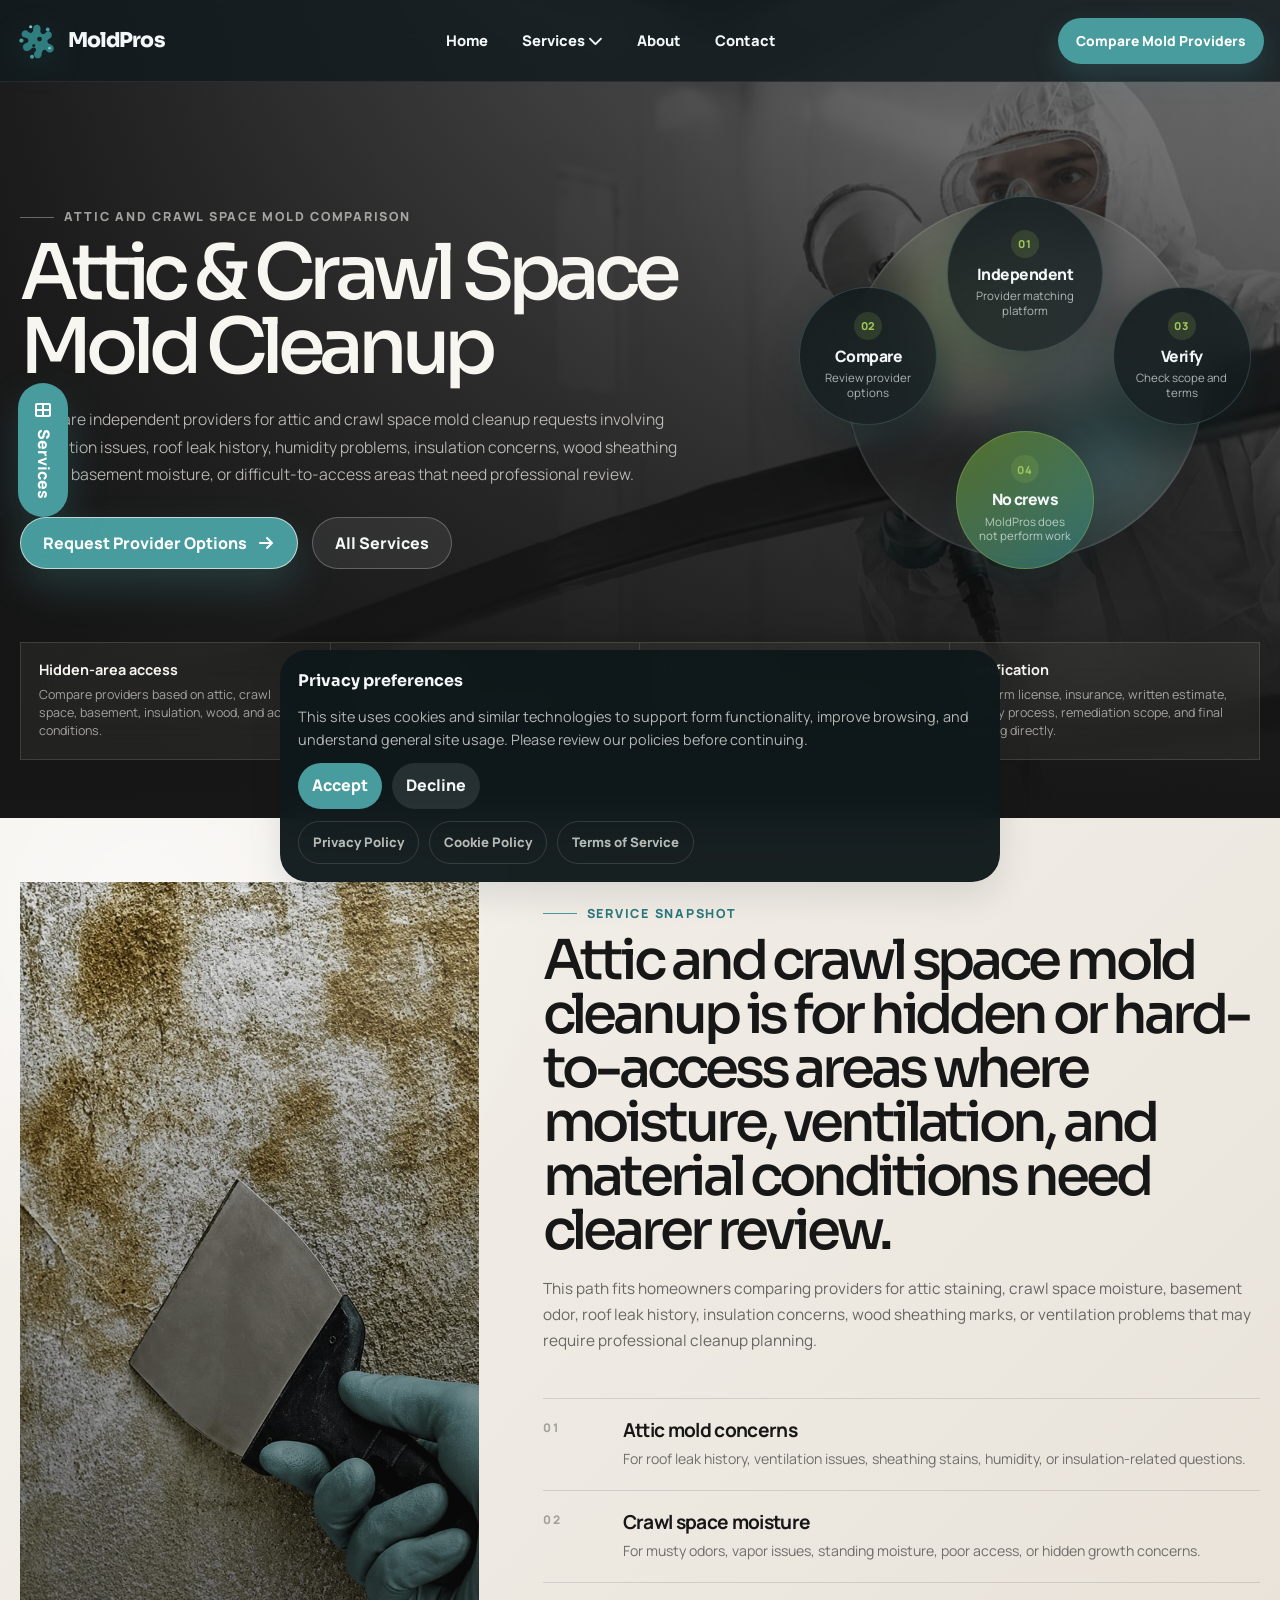
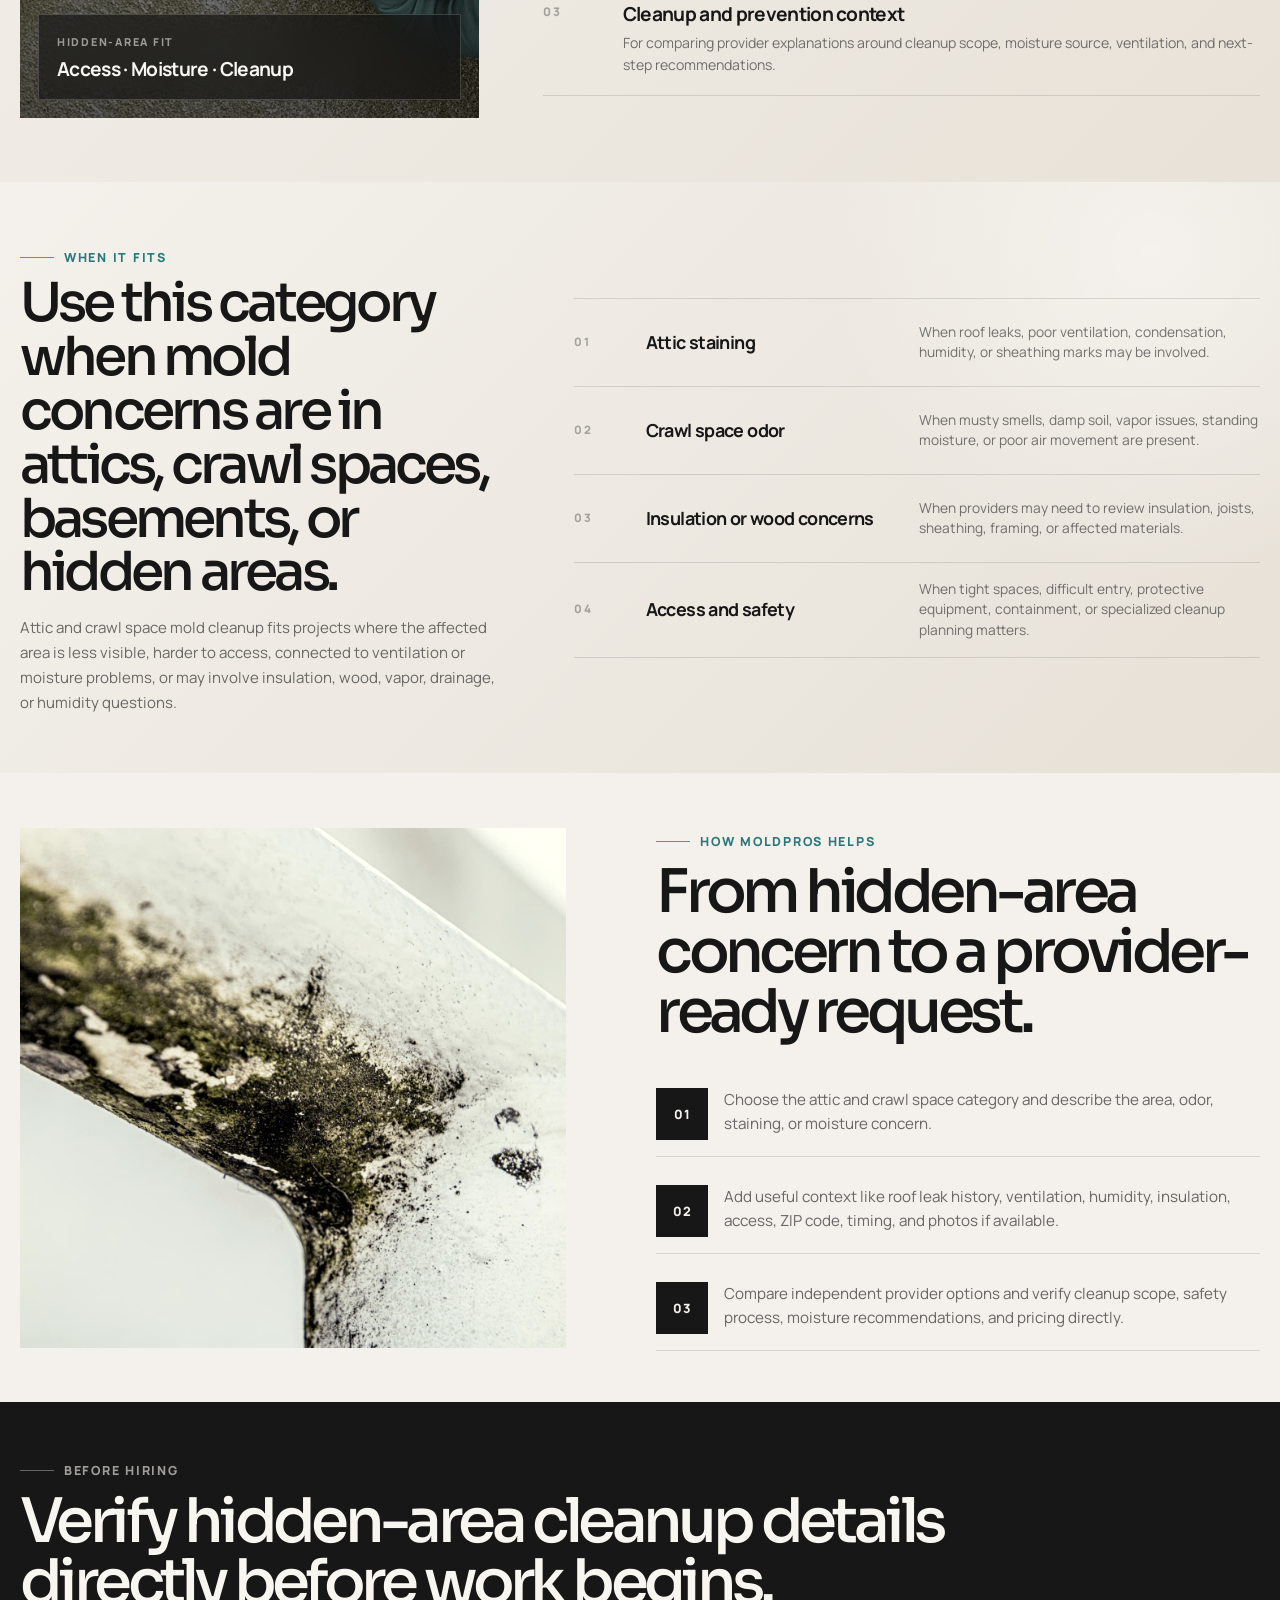
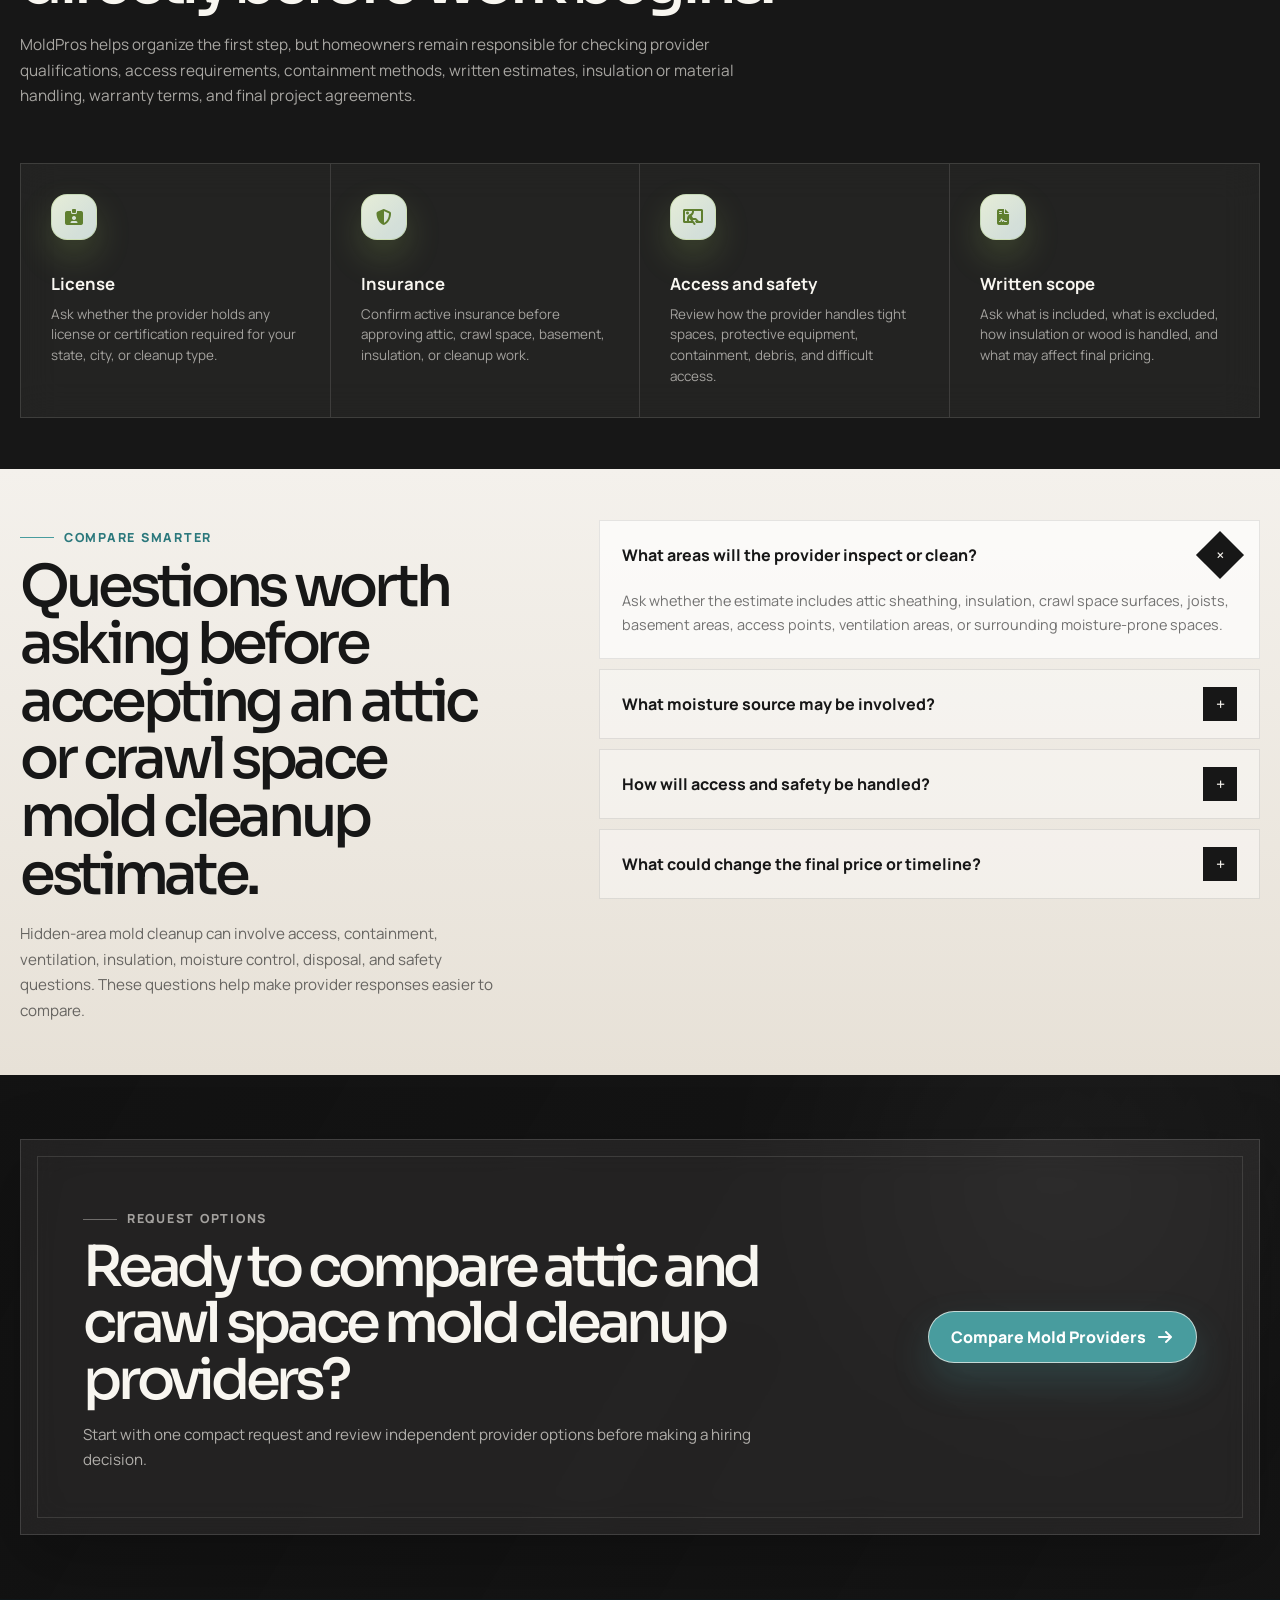
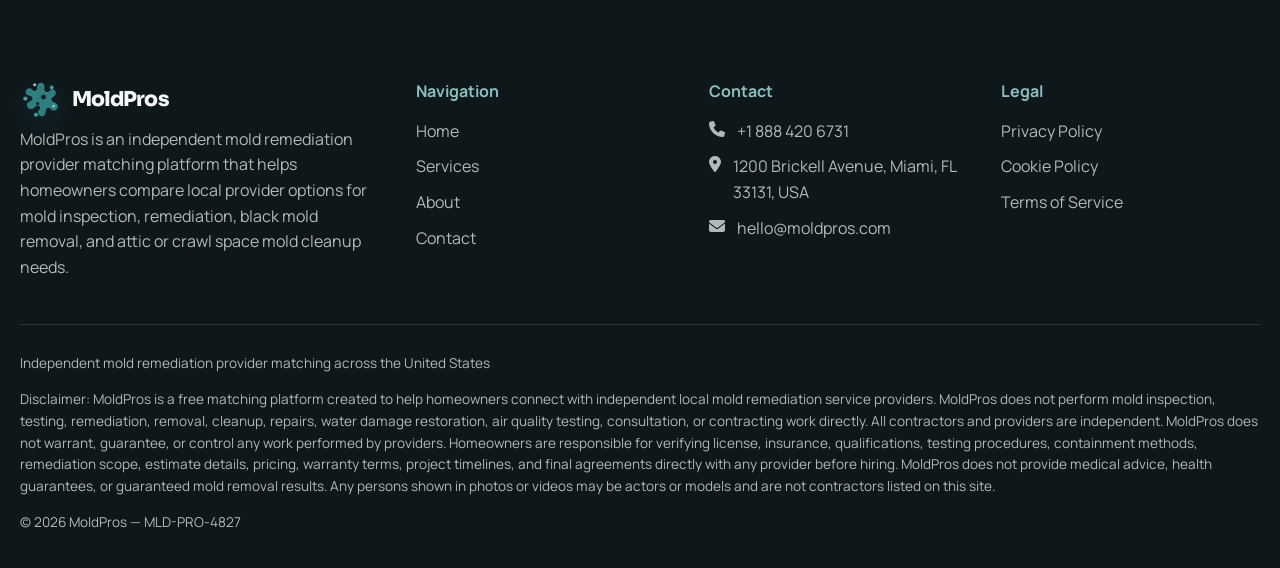
==== commit e5c3a998: "+" ====
--- a/attic-crawl-space-mold.html
+++ b/attic-crawl-space-mold.html
@@ -130,15 +130,30 @@
                     </div>
                 </div>
 
-                <div class="service-hero-card premium-card reveal-up">
-                    <i class="fa-solid fa-house-chimney-crack"></i>
-                    <h2>Compare independent hidden-area mold providers, not direct MoldPros crews.</h2>
-                    <p>
-                        MoldPros helps homeowners organize attic, crawl space, basement, and hidden-area mold requests
-                        before comparing independent provider options. Any inspection, cleanup, ventilation review,
-                        insulation handling, estimate, warranty, schedule, or final agreement is handled directly by
-                        independent providers.
-                    </p>
+                <div class="service-hero-orbs reveal-up" aria-label="MoldPros platform highlights">
+                    <div class="service-hero-orb service-hero-orb--large">
+                        <span>01</span>
+                        <strong>Independent</strong>
+                        <p>Provider matching platform</p>
+                    </div>
+
+                    <div class="service-hero-orb">
+                        <span>02</span>
+                        <strong>Compare</strong>
+                        <p>Review provider options</p>
+                    </div>
+
+                    <div class="service-hero-orb">
+                        <span>03</span>
+                        <strong>Verify</strong>
+                        <p>Check scope and terms</p>
+                    </div>
+
+                    <div class="service-hero-orb service-hero-orb--accent">
+                        <span>04</span>
+                        <strong>No crews</strong>
+                        <p>MoldPros does not perform work</p>
+                    </div>
                 </div>
 
                 <div class="service-hero-rail reveal-up" aria-label="Attic and crawl space mold comparison highlights">
--- a/css/style.css
+++ b/css/style.css
@@ -20,6 +20,10 @@
 
     --color-accent: #489C9E;
     --color-accent-dark: #307D80;
+    --color-accent-green: #9EC65A;
+    --color-accent-green-hover: #8CB24C;
+    --color-accent-green-deep: #5F7F2F;
+    --color-accent-green-soft: #EEF6DF;
 
     --color-line: rgba(16, 23, 25, 0.12);
     --color-white: #F4F7F7;
@@ -55,6 +59,7 @@
     --shadow-soft: 0 18px 50px rgba(14, 23, 26, 0.14);
     --shadow-card: 0 14px 34px rgba(14, 23, 26, 0.10);
     --shadow-aqua: 0 18px 38px rgba(72, 156, 158, 0.24);
+    --shadow-green: 0 16px 34px rgba(158, 198, 90, 0.22);
 
     --font-main: "Manrope", system-ui, sans-serif;
     --font-display: "Sora", system-ui, sans-serif;
@@ -698,6 +703,27 @@
 .footer-nav a,
 .footer-legal a {
     color: rgba(247, 245, 239, 0.72);
+}
+
+.footer-contact-row {
+    display: flex;
+    align-items: flex-start;
+    gap: 10px;
+    margin-top: 10px;
+}
+
+.footer-contact-row i {
+    width: 18px;
+    margin-top: 2px;
+    color: rgba(247, 245, 239, 0.72);
+}
+
+.footer-contact-row p {
+    margin: 0;
+}
+
+.footer-contact-row a {
+    display: inline-block;
 }
 
 .footer-socials {
@@ -2380,6 +2406,10 @@
     color: rgba(244, 247, 247, 0.72) !important;
 }
 
+.footer-contact-row i {
+    color: rgba(244, 247, 247, 0.72) !important;
+}
+
 .site-footer a:hover {
     color: var(--color-accent-light) !important;
 }
@@ -2480,4 +2510,115 @@
     .logo-mold-spore .logo-text {
         font-size: 1.1rem;
     }
-}+}
+
+/* =========================================================
+   MoldPros vivid icon accent upgrade
+========================================================= */
+
+.card i,
+.strip-item i,
+.home-service-card i,
+.home-usecase-icon i,
+.metric-tile i,
+.service-hero-card i,
+.rail-item i,
+.service-verify-grid i,
+.contact-form-icon i,
+.contact-info-panel i,
+.contact-next-card i,
+.contact-mini-faq i,
+.legal-hero-card i,
+.services-dropdown i,
+.mobile-services-list i,
+.footer-socials i,
+.snapshot-media-badge i {
+    color: var(--color-accent-green-deep);
+}
+
+.strip-item>i,
+.home-usecase-icon,
+.service-hero-card>i,
+.service-verify-grid article>i,
+.contact-form-icon,
+.legal-hero-card>i {
+    width: 46px;
+    height: 46px;
+    display: inline-flex;
+    align-items: center;
+    justify-content: center;
+    border-radius: 16px;
+    background:
+        linear-gradient(135deg, rgba(238, 246, 223, 0.96), rgba(221, 235, 235, 0.92));
+    color: var(--color-accent-green-deep);
+    border: 1px solid rgba(158, 198, 90, 0.28);
+    box-shadow: var(--shadow-green);
+}
+
+.home-service-card__content>i,
+.metric-tile i,
+.compare-list i,
+.decision-card i,
+.service-feature i,
+.process-card i,
+.factor-card i {
+    color: var(--color-accent-green);
+    filter: drop-shadow(0 8px 14px rgba(158, 198, 90, 0.22));
+}
+
+.services-dropdown a i,
+.mobile-services-list a i {
+    color: var(--color-accent-green);
+}
+
+.services-dropdown a:hover i,
+.mobile-services-list a:hover i {
+    color: var(--color-accent-light);
+}
+
+.footer-socials a {
+    background: rgba(158, 198, 90, 0.12);
+    border: 1px solid rgba(158, 198, 90, 0.24);
+}
+
+.footer-socials a i {
+    color: var(--color-accent-green);
+}
+
+.footer-socials a:hover {
+    background: rgba(158, 198, 90, 0.2);
+    border-color: rgba(158, 198, 90, 0.42);
+    box-shadow: 0 14px 30px rgba(158, 198, 90, 0.18);
+}
+
+.footer-socials a:hover i {
+    color: #FFFFFF;
+}
+
+.strip-item:hover>i,
+.service-verify-grid article:hover>i,
+.legal-hero-card:hover>i,
+.service-hero-card:hover>i {
+    background:
+        linear-gradient(135deg, var(--color-accent-green), var(--color-accent));
+    color: #FFFFFF;
+    border-color: rgba(255, 255, 255, 0.26);
+    box-shadow:
+        0 18px 40px rgba(158, 198, 90, 0.24),
+        0 18px 38px rgba(72, 156, 158, 0.16);
+    transform: translateY(-2px);
+}
+
+@media (max-width: 768px) {
+
+    .strip-item>i,
+    .home-usecase-icon,
+    .service-hero-card>i,
+    .service-verify-grid article>i,
+    .contact-form-icon,
+    .legal-hero-card>i {
+        width: 40px;
+        height: 40px;
+        border-radius: 14px;
+    }
+}
--- a/css/service-page.css
+++ b/css/service-page.css
@@ -1861,4 +1861,221 @@
     .snapshot-line-list article {
         padding: 15px 0;
     }
-}+}
+
+/* =========================================================
+   MoldPros service hero orbs
+   Replaces old .service-hero-card premium card
+========================================================= */
+
+.service-hero-orbs {
+    grid-area: card;
+    position: relative;
+    min-height: 380px;
+    display: grid;
+    place-items: center;
+    isolation: isolate;
+}
+
+.service-hero-orbs::before {
+    content: "";
+    position: absolute;
+    width: min(360px, 78vw);
+    aspect-ratio: 1;
+    border-radius: 999px;
+    background:
+        radial-gradient(circle at 34% 28%, rgba(158, 198, 90, 0.24), transparent 34%),
+        radial-gradient(circle at 72% 72%, rgba(72, 156, 158, 0.28), transparent 38%),
+        rgba(244, 247, 247, 0.055);
+    border: 1px solid rgba(244, 247, 247, 0.12);
+    box-shadow:
+        inset 0 0 0 1px rgba(244, 247, 247, 0.06),
+        0 28px 80px rgba(0, 0, 0, 0.28);
+    backdrop-filter: blur(20px);
+    -webkit-backdrop-filter: blur(20px);
+    z-index: -1;
+}
+
+.service-hero-orb {
+    position: absolute;
+    width: 138px;
+    height: 138px;
+    border-radius: 999px;
+    display: flex;
+    flex-direction: column;
+    align-items: center;
+    justify-content: center;
+    padding: 18px;
+    text-align: center;
+    background:
+        linear-gradient(145deg, rgba(14, 23, 26, 0.82), rgba(21, 31, 34, 0.66));
+    border: 1px solid rgba(140, 192, 192, 0.22);
+    color: #F4F7F7;
+    box-shadow:
+        0 18px 44px rgba(0, 0, 0, 0.26),
+        0 14px 32px rgba(72, 156, 158, 0.12);
+    backdrop-filter: blur(18px);
+    -webkit-backdrop-filter: blur(18px);
+    transition:
+        transform 0.3s ease,
+        border-color 0.3s ease,
+        box-shadow 0.3s ease,
+        background 0.3s ease;
+}
+
+.service-hero-orb:nth-child(1) {
+    left: 50%;
+    top: 2%;
+    transform: translateX(-50%);
+}
+
+.service-hero-orb:nth-child(2) {
+    left: 2%;
+    top: 44%;
+    transform: translateY(-50%);
+}
+
+.service-hero-orb:nth-child(3) {
+    right: 2%;
+    top: 44%;
+    transform: translateY(-50%);
+}
+
+.service-hero-orb:nth-child(4) {
+    left: 50%;
+    bottom: 0;
+    transform: translateX(-50%);
+}
+
+.service-hero-orb--large {
+    width: 156px;
+    height: 156px;
+}
+
+.service-hero-orb--accent {
+    background:
+        linear-gradient(145deg, rgba(95, 127, 47, 0.84), rgba(48, 125, 128, 0.74));
+    border-color: rgba(158, 198, 90, 0.34);
+}
+
+.service-hero-orb span {
+    display: inline-grid;
+    place-items: center;
+    width: 28px;
+    height: 28px;
+    margin-bottom: 8px;
+    border-radius: 999px;
+    background: rgba(158, 198, 90, 0.16);
+    color: #9EC65A;
+    font-size: 0.68rem;
+    font-weight: 900;
+    letter-spacing: 0.08em;
+}
+
+.service-hero-orb strong {
+    display: block;
+    color: #F4F7F7;
+    font-size: 0.98rem;
+    line-height: 1.1;
+    font-weight: 800;
+    letter-spacing: -0.035em;
+}
+
+.service-hero-orb p {
+    max-width: 110px;
+    margin: 6px auto 0;
+    color: rgba(244, 247, 247, 0.68);
+    font-size: 0.72rem;
+    line-height: 1.28;
+}
+
+.service-hero-orb:hover {
+    border-color: rgba(158, 198, 90, 0.44);
+    box-shadow:
+        0 22px 54px rgba(0, 0, 0, 0.32),
+        0 18px 38px rgba(158, 198, 90, 0.18),
+        0 18px 38px rgba(72, 156, 158, 0.12);
+}
+
+.service-hero-orb:nth-child(1):hover {
+    transform: translateX(-50%) translateY(-5px);
+}
+
+.service-hero-orb:nth-child(2):hover {
+    transform: translateY(-50%) translateX(-5px);
+}
+
+.service-hero-orb:nth-child(3):hover {
+    transform: translateY(-50%) translateX(5px);
+}
+
+.service-hero-orb:nth-child(4):hover {
+    transform: translateX(-50%) translateY(5px);
+}
+
+@media (max-width: 1100px) {
+    .service-hero-orbs {
+        max-width: 720px;
+        width: 100%;
+        min-height: 310px;
+    }
+
+    .service-hero-orbs::before {
+        width: min(320px, 74vw);
+    }
+
+    .service-hero-orb {
+        width: 126px;
+        height: 126px;
+    }
+
+    .service-hero-orb--large {
+        width: 142px;
+        height: 142px;
+    }
+}
+
+@media (max-width: 700px) {
+    .service-hero-orbs {
+        min-height: auto;
+        display: grid;
+        grid-template-columns: repeat(2, minmax(0, 1fr));
+        gap: 12px;
+        place-items: stretch;
+    }
+
+    .service-hero-orbs::before {
+        display: none;
+    }
+
+    .service-hero-orb,
+    .service-hero-orb--large {
+        position: relative;
+        inset: auto;
+        width: auto;
+        height: auto;
+        min-height: 128px;
+        transform: none !important;
+        border-radius: 28px;
+    }
+
+    .service-hero-orb:hover {
+        transform: translateY(-3px) !important;
+    }
+
+    .service-hero-orb p {
+        max-width: 150px;
+    }
+}
+
+@media (max-width: 430px) {
+    .service-hero-orbs {
+        grid-template-columns: 1fr;
+    }
+
+    .service-hero-orb,
+    .service-hero-orb--large {
+        min-height: 108px;
+        border-radius: 24px;
+    }
+}
